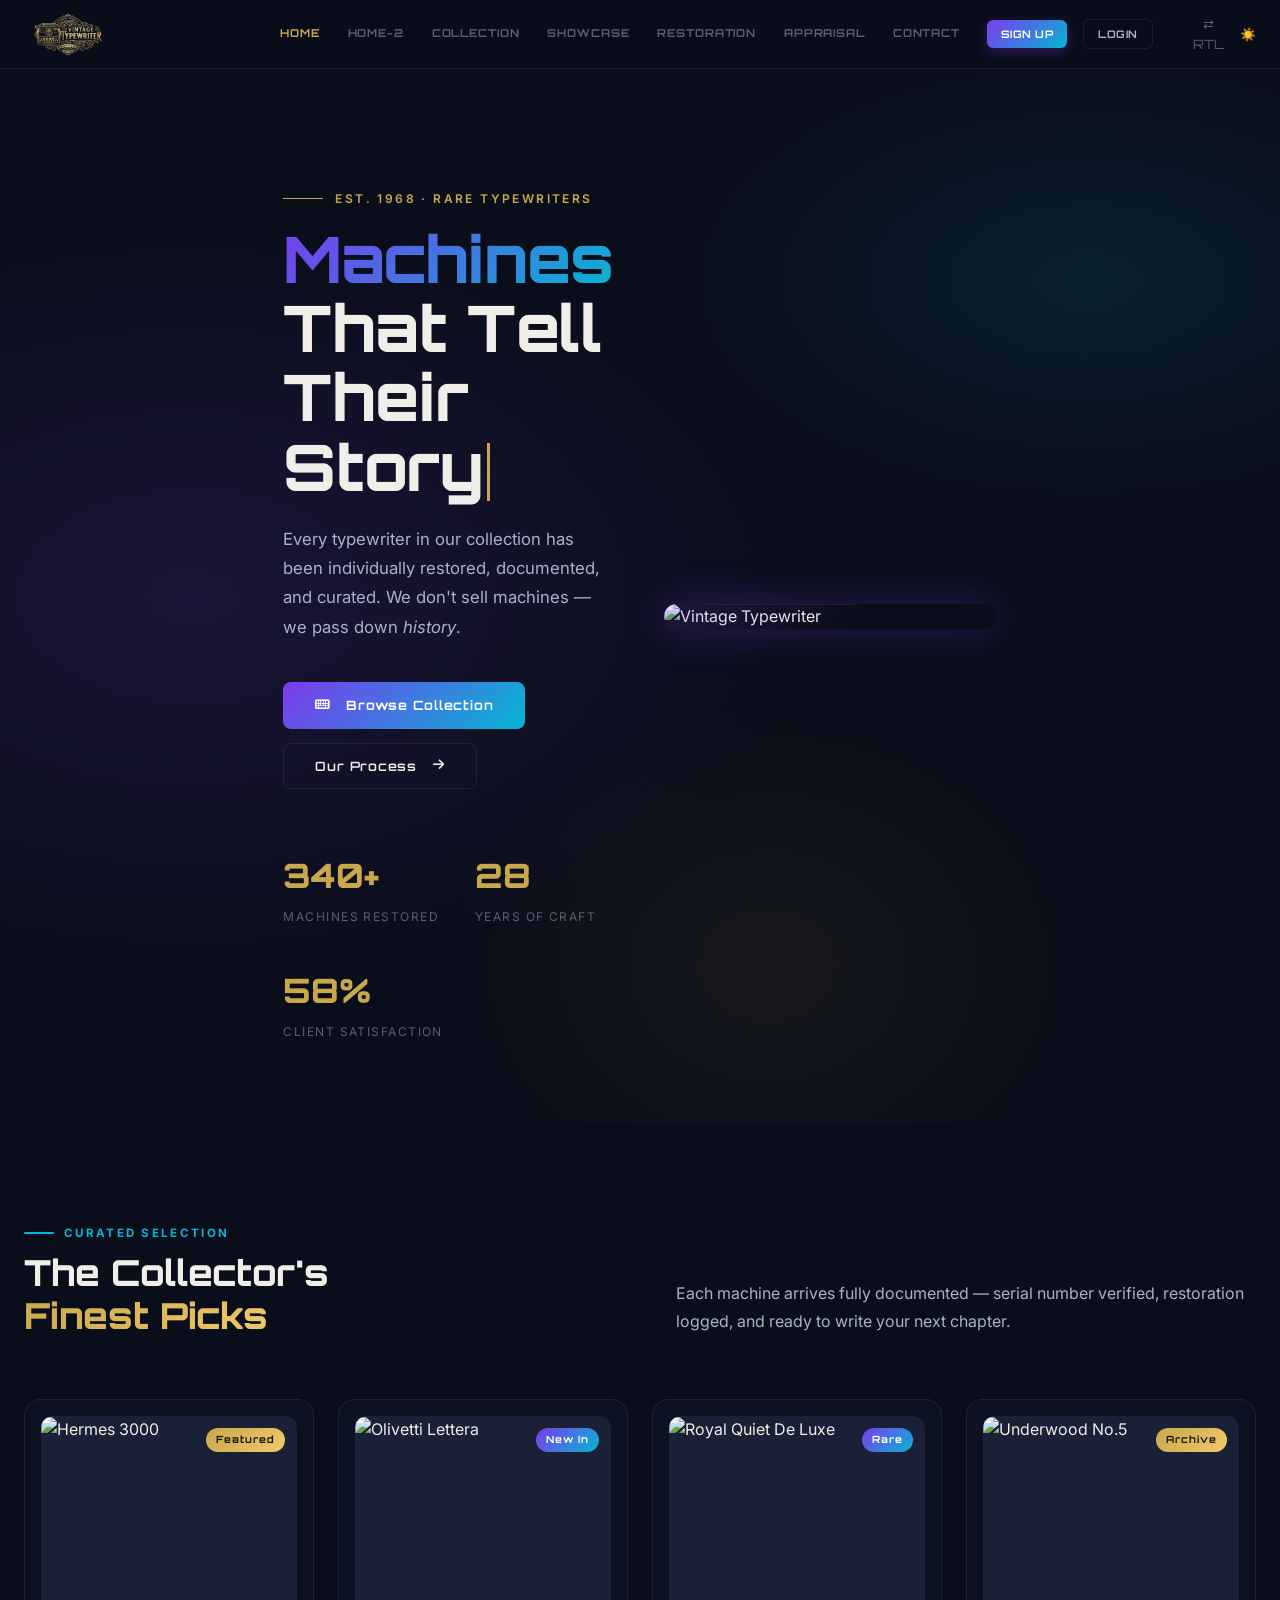
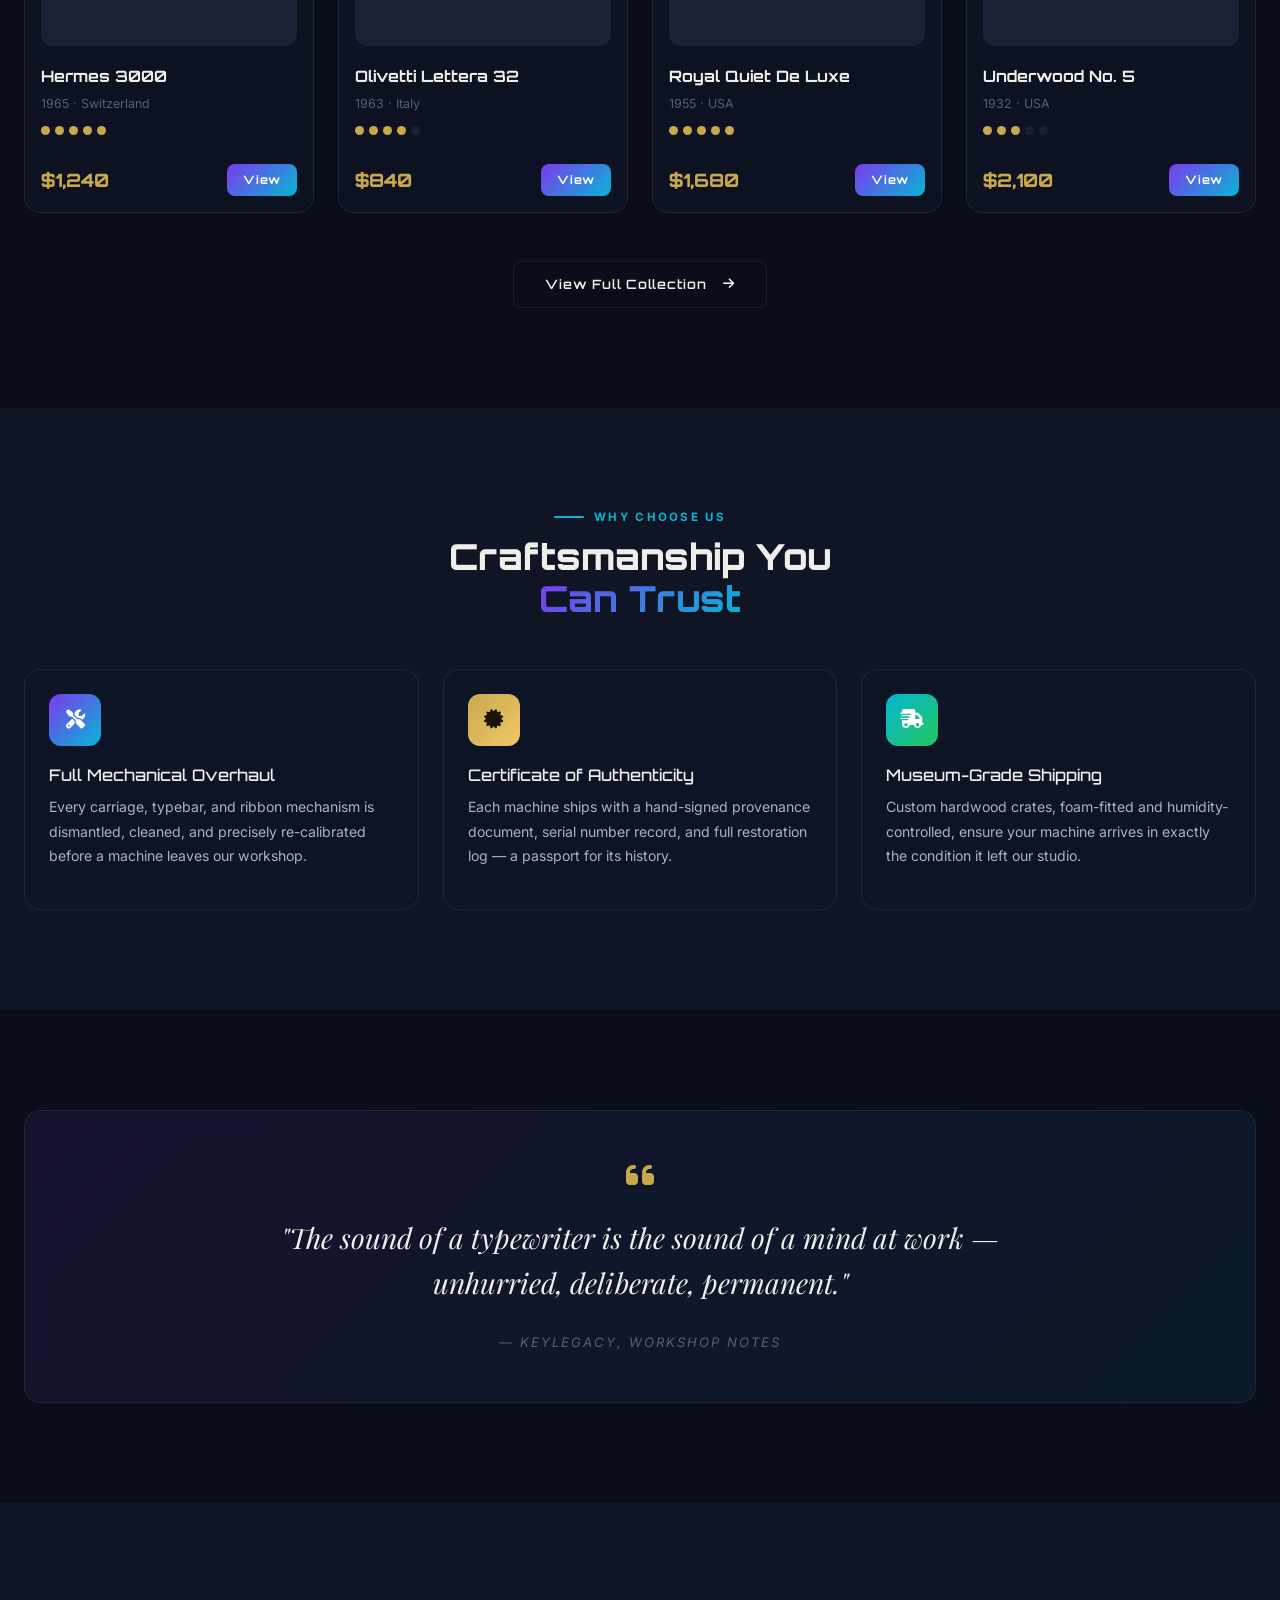
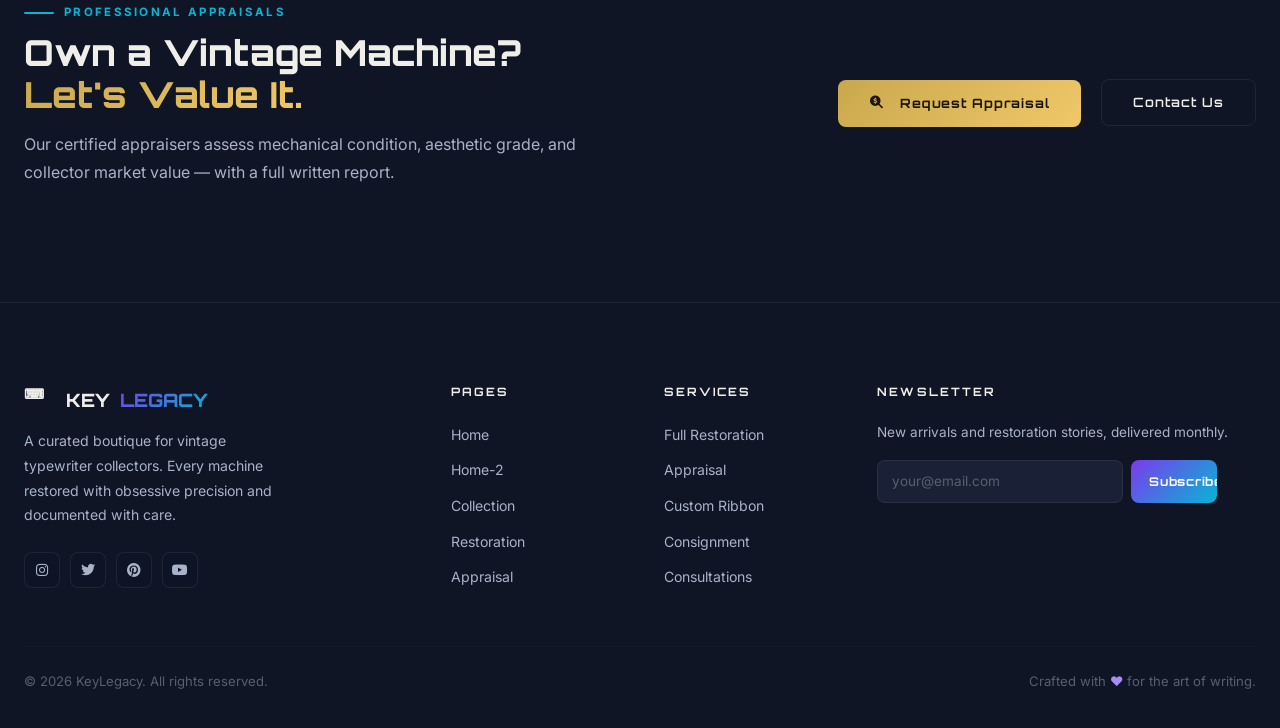
==== typewriter-boutique/index.html @ 33516172 "feat: Implement initial website structure with core pages, styles, and assets." ====
<!DOCTYPE html>
<html lang="en" data-theme="dark">
<head>
  <meta charset="UTF-8"/>
  <meta name="viewport" content="width=device-width, initial-scale=1.0"/>
  <title>KeyLegacy — Vintage Typewriter Boutique</title>
  <link rel="icon" href="assets/favicon.png" type="image/png"/>
  <!-- Bootstrap 5 -->
  <link href="https://cdn.jsdelivr.net/npm/bootstrap@5.3.2/dist/css/bootstrap.min.css" rel="stylesheet"/>
  <!-- AOS -->
  <link href="https://unpkg.com/aos@2.3.4/dist/aos.css" rel="stylesheet"/>
  <!-- Font Awesome -->
  <link href="https://cdnjs.cloudflare.com/ajax/libs/font-awesome/6.5.0/css/all.min.css" rel="stylesheet"/>
  <!-- Custom -->
  <link href="assets/css/style.css" rel="stylesheet"/>
  <!-- Tailwind -->
  <script src="https://cdn.tailwindcss.com"></script>
  <style>
    /* Tailwind config inline */
    .tw-badge { @apply inline-flex items-center gap-1; }
  </style>
</head>
<body>

<!-- ░░ PAGE LOADER ░░ -->
<div id="page-loader"><span class="loader-text">KEY LEGACY</span></div>
<div id="scroll-progress"></div>

<!-- ░░ HEADER ░░ -->
<div class="header-top">
  <div class="container-custom">
    <!-- Left: Logo -->
    <a href="index.html" class="logo-mini">
      <img src="assets/logo.png" alt="KeyLegacy Logo" class="logo-img">
    </a>

    <!-- Center: Links -->
    <div class="nav-links">
      <a href="index.html" class="active">Home</a>
      <a href="home-2.html">Home-2</a>
      <a href="gallery.html">Collection</a>
      <a href="product-view.html">Showcase</a>
      <a href="restoration-process.html">Restoration</a>
      <a href="appraisal-services.html">Appraisal</a>
      <a href="contact.html">Contact</a>
    </div>
    
    <!-- Right: Controls & Buttons -->
    <div class="nav-controls">
      <a href="signup.html" class="auth-btn btn-signup">Sign Up</a>
      <a href="login.html" class="auth-btn btn-login">Login</a>
      <div class="divider"></div>
      <button class="nav-icon-btn" id="rtl-toggle" title="RTL/LTR"><span id="rtl-icon">⇄ RTL</span></button>
      <button class="nav-icon-btn" id="theme-toggle" title="Toggle Theme"><span id="theme-icon">☀️</span></button>
    </div>
  </div>
</div>
<!-- ░░ END HEADER ░░ -->
<!-- ░░ END HEADER ░░ -->

<!-- ═══════════════════════════════════════════════════════════
     HERO
══════════════════════════════════════════════════════════════ -->
<section class="hero-section">
  <div class="hero-bg"></div>
  <div class="hero-grid"></div>
  <div class="container-custom position-relative">
    <div class="row align-items-center g-5">
      <div class="col-lg-6">
        <div class="hero-eyebrow">Est. 1968 · Rare Typewriters</div>
        <h1 class="hero-title">
          <span class="text-grad">Machines</span><br/>
          That Tell<br/>
          Their Story<span class="tw-cursor"></span>
        </h1>
        <p class="hero-sub">Every typewriter in our collection has been individually restored, documented, and curated. We don't sell machines — we pass down <em>history</em>.</p>
        <div class="hero-actions">
          <a href="product-view.html" class="btn-grad"><i class="fas fa-keyboard me-2"></i>Browse Collection</a>
          <a href="restoration-process.html" class="btn-outline">Our Process <i class="fas fa-arrow-right ms-2"></i></a>
        </div>
        <div class="hero-stats">
          <div><span class="stat-num" data-count="340" data-suffix="+">0+</span><span class="stat-lbl">Machines Restored</span></div>
          <div><span class="stat-num" data-count="28" data-suffix="">0</span><span class="stat-lbl">Years of Craft</span></div>
          <div><span class="stat-num" data-count="94" data-suffix="%">0%</span><span class="stat-lbl">Client Satisfaction</span></div>
        </div>
      </div>
      <div class="col-lg-6" data-aos="fade-left" data-aos-delay="200">
        <div class="hero-img-wrap">
          <img src="https://images.unsplash.com/photo-1558618666-fcd25c85cd64?w=900&q=80&auto=format&fit=crop" alt="Vintage Typewriter" loading="eager"/>
          <!-- floating badge -->
          <div style="position:absolute;bottom:24px;left:24px;z-index:2;" data-aos="fade-up" data-aos-delay="500">
            <div class="card-glass px-3 py-2 d-inline-flex align-items-center gap-2">
              <span style="width:8px;height:8px;border-radius:50%;background:#22c55e;display:inline-block;animation:blink 1s infinite;"></span>
              <span style="font-size:.75rem;font-weight:600;">New Arrivals Available</span>
            </div>
          </div>
        </div>
      </div>
    </div>
  </div>
</section>

<!-- ═══════════════════════════════════════════════════════════
     CURATED COLLECTION
══════════════════════════════════════════════════════════════ -->
<section class="section-pad">
  <div class="container-custom">
    <div class="row mb-5" data-reveal>
      <div class="col-lg-6">
        <span class="section-eyebrow">Curated Selection</span>
        <h2 class="section-title">The Collector's<br/><span class="text-gold">Finest Picks</span></h2>
      </div>
      <div class="col-lg-6 d-flex align-items-end">
        <p class="section-sub ms-lg-auto">Each machine arrives fully documented — serial number verified, restoration logged, and ready to write your next chapter.</p>
      </div>
    </div>

    <div class="row g-4">
      <!-- Card 1 -->
      <div class="col-sm-6 col-lg-3" data-reveal data-delay="0">
        <div class="card-glass prod-card p-3">
          <div class="prod-img">
            <img src="https://images.unsplash.com/photo-1515879218367-8466d910aaa4?w=600&q=80&auto=format&fit=crop" alt="Hermes 3000"/>
            <span class="prod-badge gold-badge">Featured</span>
          </div>
          <div class="prod-name">Hermes 3000</div>
          <div class="prod-year">1965 · Switzerland</div>
          <div class="cond-dots">
            <span class="cond-dot on"></span><span class="cond-dot on"></span>
            <span class="cond-dot on"></span><span class="cond-dot on"></span>
            <span class="cond-dot on"></span>
          </div>
          <hr class="prod-divider"/>
          <div class="d-flex justify-content-between align-items-center">
            <span class="prod-price">$1,240</span>
            <a href="product-view.html" class="btn-grad" style="padding:7px 16px;font-size:.72rem;">View</a>
          </div>
        </div>
      </div>
      <!-- Card 2 -->
      <div class="col-sm-6 col-lg-3" data-reveal data-delay="100">
        <div class="card-glass prod-card p-3">
          <div class="prod-img">
            <img src="https://images.unsplash.com/photo-1488190211105-8b0e65b80b4e?w=600&q=80&auto=format&fit=crop" alt="Olivetti Lettera"/>
            <span class="prod-badge">New In</span>
          </div>
          <div class="prod-name">Olivetti Lettera 32</div>
          <div class="prod-year">1963 · Italy</div>
          <div class="cond-dots">
            <span class="cond-dot on"></span><span class="cond-dot on"></span>
            <span class="cond-dot on"></span><span class="cond-dot on"></span>
            <span class="cond-dot"></span>
          </div>
          <hr class="prod-divider"/>
          <div class="d-flex justify-content-between align-items-center">
            <span class="prod-price">$840</span>
            <a href="product-view.html" class="btn-grad" style="padding:7px 16px;font-size:.72rem;">View</a>
          </div>
        </div>
      </div>
      <!-- Card 3 -->
      <div class="col-sm-6 col-lg-3" data-reveal data-delay="200">
        <div class="card-glass prod-card p-3">
          <div class="prod-img">
            <img src="https://images.unsplash.com/photo-1524995997946-a1c2e315a42f?w=600&q=80&auto=format&fit=crop" alt="Royal Quiet De Luxe"/>
            <span class="prod-badge">Rare</span>
          </div>
          <div class="prod-name">Royal Quiet De Luxe</div>
          <div class="prod-year">1955 · USA</div>
          <div class="cond-dots">
            <span class="cond-dot on"></span><span class="cond-dot on"></span>
            <span class="cond-dot on"></span><span class="cond-dot on"></span>
            <span class="cond-dot on"></span>
          </div>
          <hr class="prod-divider"/>
          <div class="d-flex justify-content-between align-items-center">
            <span class="prod-price">$1,680</span>
            <a href="product-view.html" class="btn-grad" style="padding:7px 16px;font-size:.72rem;">View</a>
          </div>
        </div>
      </div>
      <!-- Card 4 -->
      <div class="col-sm-6 col-lg-3" data-reveal data-delay="300">
        <div class="card-glass prod-card p-3">
          <div class="prod-img">
            <img src="https://images.unsplash.com/photo-1481627834876-b7833e8f5570?w=600&q=80&auto=format&fit=crop" alt="Underwood No.5"/>
            <span class="prod-badge gold-badge">Archive</span>
          </div>
          <div class="prod-name">Underwood No. 5</div>
          <div class="prod-year">1932 · USA</div>
          <div class="cond-dots">
            <span class="cond-dot on"></span><span class="cond-dot on"></span>
            <span class="cond-dot on"></span><span class="cond-dot"></span>
            <span class="cond-dot"></span>
          </div>
          <hr class="prod-divider"/>
          <div class="d-flex justify-content-between align-items-center">
            <span class="prod-price">$2,100</span>
            <a href="product-view.html" class="btn-grad" style="padding:7px 16px;font-size:.72rem;">View</a>
          </div>
        </div>
      </div>
    </div>

    <div class="text-center mt-5" data-reveal data-delay="100">
      <a href="product-view.html" class="btn-outline">View Full Collection <i class="fas fa-arrow-right ms-2"></i></a>
    </div>
  </div>
</section>

<!-- ═══════════════════════════════════════════════════════════
     WHY KEYLGACY — 3-col features
══════════════════════════════════════════════════════════════ -->
<section class="section-pad" style="background:var(--bg-secondary);">
  <div class="container-custom">
    <div class="text-center mb-5" data-reveal>
      <span class="section-eyebrow justify-content-center">Why Choose Us</span>
      <h2 class="section-title">Craftsmanship You<br/><span class="text-grad">Can Trust</span></h2>
    </div>

    <div class="row g-4">
      <div class="col-md-4" data-reveal data-delay="0">
        <div class="card-glass p-4 h-100">
          <div style="width:52px;height:52px;border-radius:12px;background:var(--grad-primary);display:flex;align-items:center;justify-content:center;margin-bottom:20px;">
            <i class="fas fa-tools" style="color:#fff;font-size:1.2rem;"></i>
          </div>
          <h3 style="font-size:1rem;margin-bottom:10px;">Full Mechanical Overhaul</h3>
          <p style="color:var(--text-secondary);font-size:.88rem;line-height:1.75;">Every carriage, typebar, and ribbon mechanism is dismantled, cleaned, and precisely re-calibrated before a machine leaves our workshop.</p>
        </div>
      </div>
      <div class="col-md-4" data-reveal data-delay="150">
        <div class="card-glass p-4 h-100">
          <div style="width:52px;height:52px;border-radius:12px;background:var(--grad-gold);display:flex;align-items:center;justify-content:center;margin-bottom:20px;">
            <i class="fas fa-certificate" style="color:#1A1508;font-size:1.2rem;"></i>
          </div>
          <h3 style="font-size:1rem;margin-bottom:10px;">Certificate of Authenticity</h3>
          <p style="color:var(--text-secondary);font-size:.88rem;line-height:1.75;">Each machine ships with a hand-signed provenance document, serial number record, and full restoration log — a passport for its history.</p>
        </div>
      </div>
      <div class="col-md-4" data-reveal data-delay="300">
        <div class="card-glass p-4 h-100">
          <div style="width:52px;height:52px;border-radius:12px;background:linear-gradient(135deg,#06B6D4,#22c55e);display:flex;align-items:center;justify-content:center;margin-bottom:20px;">
            <i class="fas fa-shipping-fast" style="color:#fff;font-size:1.2rem;"></i>
          </div>
          <h3 style="font-size:1rem;margin-bottom:10px;">Museum-Grade Shipping</h3>
          <p style="color:var(--text-secondary);font-size:.88rem;line-height:1.75;">Custom hardwood crates, foam-fitted and humidity-controlled, ensure your machine arrives in exactly the condition it left our studio.</p>
        </div>
      </div>
    </div>
  </div>
</section>

<!-- ═══════════════════════════════════════════════════════════
     QUOTE BANNER
══════════════════════════════════════════════════════════════ -->
<section class="section-pad">
  <div class="container-custom">
    <div class="card-glass p-5 text-center" data-reveal style="background:linear-gradient(135deg,rgba(124,58,237,.1),rgba(6,182,212,.08));">
      <i class="fas fa-quote-left" style="color:var(--gold);font-size:2rem;margin-bottom:24px;display:block;"></i>
      <blockquote class="playfair" style="font-size:clamp(1.2rem,2.2vw,1.8rem);font-style:italic;color:var(--text-primary);line-height:1.6;max-width:800px;margin:0 auto 24px;">
        "The sound of a typewriter is the sound of a mind at work — unhurried, deliberate, permanent."
      </blockquote>
      <cite style="font-size:.82rem;color:var(--text-muted);letter-spacing:.15em;text-transform:uppercase;">— KeyLegacy, Workshop Notes</cite>
    </div>
  </div>
</section>

<!-- ═══════════════════════════════════════════════════════════
     CTA BANNER
══════════════════════════════════════════════════════════════ -->
<section class="section-pad" style="background:var(--bg-secondary);">
  <div class="container-custom">
    <div class="row align-items-center g-4" data-reveal>
      <div class="col-lg-7">
        <span class="section-eyebrow">Professional Appraisals</span>
        <h2 class="section-title">Own a Vintage Machine?<br/><span class="text-gold">Let's Value It.</span></h2>
        <p class="section-sub">Our certified appraisers assess mechanical condition, aesthetic grade, and collector market value — with a full written report.</p>
      </div>
      <div class="col-lg-5 text-lg-end">
        <a href="appraisal-services.html" class="btn-gold me-3"><i class="fas fa-search-dollar me-2"></i>Request Appraisal</a>
        <a href="contact.html" class="btn-outline mt-3 mt-lg-0">Contact Us</a>
      </div>
    </div>
  </div>
</section>

<!-- ░░ FOOTER ░░ -->
<footer class="footer-main">
  <div class="container-custom">
    <div class="row g-5">
      <div class="col-lg-4">
        <div class="footer-brand-name">
          <span class="nav-brand-icon" style="width:32px;height:32px;font-size:.85rem;">⌨</span>
          KEY<span class="text-grad">LEGACY</span>
        </div>
        <p class="footer-desc">A curated boutique for vintage typewriter collectors. Every machine restored with obsessive precision and documented with care.</p>
        <div class="social-row">
          <a href="#" class="soc-btn"><i class="fab fa-instagram"></i></a>
          <a href="#" class="soc-btn"><i class="fab fa-twitter"></i></a>
          <a href="#" class="soc-btn"><i class="fab fa-pinterest"></i></a>
          <a href="#" class="soc-btn"><i class="fab fa-youtube"></i></a>
        </div>
      </div>
      <div class="col-6 col-lg-2">
        <div class="footer-head">Pages</div>
        <ul class="footer-ul">
          <li><a href="index.html">Home</a></li>
          <li><a href="home-2.html">Home-2</a></li>
          <li><a href="product-view.html">Collection</a></li>
          <li><a href="restoration-process.html">Restoration</a></li>
          <li><a href="appraisal-services.html">Appraisal</a></li>
        </ul>
      </div>
      <div class="col-6 col-lg-2">
        <div class="footer-head">Services</div>
        <ul class="footer-ul">
          <li><a href="#">Full Restoration</a></li>
          <li><a href="#">Appraisal</a></li>
          <li><a href="#">Custom Ribbon</a></li>
          <li><a href="#">Consignment</a></li>
          <li><a href="contact.html">Consultations</a></li>
        </ul>
      </div>
      <div class="col-lg-4">
        <div class="footer-head">Newsletter</div>
        <p style="color:var(--text-secondary);font-size:.85rem;margin-bottom:16px;">New arrivals and restoration stories, delivered monthly.</p>
        <div class="nl-row">
          <input class="nl-input" type="email" placeholder="your@email.com"/>
          <button class="btn-grad" style="padding:10px 18px;white-space:nowrap;font-size:.75rem;">Subscribe</button>
        </div>
      </div>
    </div>
    <hr class="footer-hr"/>
    <div class="footer-bottom">
      <span class="footer-copy">© 2026 KeyLegacy. All rights reserved.</span>
      <span class="footer-copy">Crafted with <span style="color:var(--purple-light);">♥</span> for the art of writing.</span>
    </div>
  </div>
</footer>
<!-- ░░ END FOOTER ░░ -->

<!-- Scripts -->
<script src="https://cdn.jsdelivr.net/npm/bootstrap@5.3.2/dist/js/bootstrap.bundle.min.js"></script>
<script src="https://unpkg.com/aos@2.3.4/dist/aos.js"></script>
<script>AOS.init({ duration: 700, once: true, easing: 'ease-out-cubic' });</script>
<script src="assets/js/main.js"></script>
</body>
</html>
---- typewriter-boutique/assets/css/style.css ----
/* ============================================================
   KEYLEGACY — VINTAGE TYPEWRITER BOUTIQUE
   Design System · v1.0
   ============================================================ */

@import url('https://fonts.googleapis.com/css2?family=Orbitron:wght@400;600;700;800;900&family=Inter:wght@300;400;500;600&family=Playfair+Display:ital,wght@0,600;0,700;1,400;1,600&display=swap');

/* ── CSS Variables ─────────────────────────────────────────── */
:root {
  --bg-primary:     #0A0E1A;
  --bg-secondary:   #0F1525;
  --bg-tertiary:    #1A2035;
  --bg-card:        #141c30;

  --glass-bg:       rgba(14, 20, 38, 0.75);
  --glass-border:   rgba(255, 255, 255, 0.07);
  --glass-border-h: rgba(124, 58, 237, 0.45);

  --text-primary:   #F0EEE9;
  --text-secondary: #A8B2C8;
  --text-muted:     #556070;

  --purple:         #7C3AED;
  --purple-light:   #A78BFA;
  --cyan:           #06B6D4;
  --cyan-light:     #67E8F9;
  --gold:           #C9A84C;
  --gold-light:     #F0C869;
  --gold-dim:       #8B6914;

  --grad-primary:   linear-gradient(135deg, #7C3AED 0%, #06B6D4 100%);
  --grad-gold:      linear-gradient(135deg, #C9A84C 0%, #F0C869 100%);
  --grad-hero:      linear-gradient(135deg, #4F1D96 0%, #0C4A6E 100%);

  --glow-purple:    0 0 40px rgba(124, 58, 237, 0.35);
  --glow-gold:      0 0 40px rgba(201, 168, 76, 0.35);
  --glow-cyan:      0 0 40px rgba(6, 182, 212, 0.25);

  --navbar-bg:      rgba(10, 14, 26, 0.96);
  --radius-card:    16px;
  --radius-sm:      8px;
  --transition:     all 0.3s cubic-bezier(0.4, 0, 0.2, 1);
  --transition-slow: all 0.6s cubic-bezier(0.4, 0, 0.2, 1);
}

[data-theme="light"] {
  --bg-primary:     #F5EFE0;
  --bg-secondary:   #EDE4CF;
  --bg-tertiary:    #E0D5BC;
  --bg-card:        #FAF5EA;
  --glass-bg:       rgba(250, 245, 234, 0.88);
  --glass-border:   rgba(0, 0, 0, 0.09);
  --glass-border-h: rgba(109, 40, 217, 0.4);
  --text-primary:   #1A1508;
  --text-secondary: #4A3F28;
  --text-muted:     #8A7960;
  --purple:         #6D28D9;
  --purple-light:   #7C3AED;
  --cyan:           #0891B2;
  --gold:           #A16207;
  --gold-light:     #CA8A04;
  --navbar-bg:      rgba(245, 239, 224, 0.96);
}

/* ── Reset & Base ──────────────────────────────────────────── */
*, *::before, *::after { box-sizing: border-box; margin: 0; padding: 0; }
html { scroll-behavior: smooth; }

body {
  font-family: 'Inter', sans-serif;
  background-color: var(--bg-primary);
  color: var(--text-primary);
  transition: background-color 0.4s ease, color 0.4s ease;
  overflow-x: hidden;
  line-height: 1.6;
}

::selection { background: rgba(124, 58, 237, 0.35); color: var(--text-primary); }

/* ── Scroll Progress Bar ────────────────────────────────────── */
#scroll-progress {
  position: fixed;
  top: 0; left: 0;
  height: 3px;
  width: 0%;
  background: var(--grad-primary);
  z-index: 9999;
  transition: width 0.08s linear;
}

/* ── Page Loader ────────────────────────────────────────────── */
#page-loader {
  position: fixed; inset: 0;
  background: var(--bg-primary);
  z-index: 9998;
  display: flex; align-items: center; justify-content: center;
  transition: opacity 0.6s ease;
}
#page-loader.hidden { opacity: 0; pointer-events: none; }
.loader-text {
  font-family: 'Orbitron', sans-serif;
  font-size: 1.6rem;
  font-weight: 800;
  background: var(--grad-primary);
  -webkit-background-clip: text; -webkit-text-fill-color: transparent;
  background-clip: text;
  animation: loader-pulse 1.2s ease infinite;
}
@keyframes loader-pulse { 0%,100%{opacity:1;transform:scale(1)} 50%{opacity:.3;transform:scale(.97)} }

/* ── Typography ─────────────────────────────────────────────── */
h1,h2,h3,.orbitron { font-family: 'Orbitron', sans-serif; }
.playfair          { font-family: 'Playfair Display', serif; }

.text-grad {
  background: var(--grad-primary);
  -webkit-background-clip: text; -webkit-text-fill-color: transparent; background-clip: text;
}
.text-gold {
  background: var(--grad-gold);
  -webkit-background-clip: text; -webkit-text-fill-color: transparent; background-clip: text;
}

/* ── Layout Helpers ─────────────────────────────────────────── */
.container-custom { max-width: 1380px; margin: 0 auto; padding: 0 24px; }
.section-pad { padding: 100px 0; }

/* ── Glassmorphism Card ─────────────────────────────────────── */
.card-glass {
  background: var(--glass-bg);
  backdrop-filter: blur(14px); -webkit-backdrop-filter: blur(14px);
  border: 1px solid var(--glass-border);
  border-radius: var(--radius-card);
  transition: var(--transition);
}
.card-glass:hover {
  border-color: var(--glass-border-h);
  box-shadow: var(--glow-purple);
  transform: translateY(-5px);
}

/* ── Buttons ────────────────────────────────────────────────── */
.btn-grad {
  background: var(--grad-primary);
  color: #fff; border: none;
  padding: 13px 32px; border-radius: var(--radius-sm);
  font-family: 'Orbitron', sans-serif; font-size: .8rem; font-weight: 700;
  letter-spacing: .06em; cursor: pointer;
  position: relative; overflow: hidden;
  transition: var(--transition);
  display: inline-flex; align-items: center; gap: 8px;
  text-decoration: none;
}
.btn-grad::after {
  content:''; position: absolute; inset: 0;
  background: rgba(255,255,255,0);
  transition: background 0.3s;
}
.btn-grad:hover { box-shadow: var(--glow-purple); transform: translateY(-2px); color: #fff; }
.btn-grad:hover::after { background: rgba(255,255,255,.08); }

.btn-gold {
  background: var(--grad-gold); color: #1A1508;
  padding: 13px 32px; border-radius: var(--radius-sm);
  font-family: 'Orbitron', sans-serif; font-size: .8rem; font-weight: 700;
  letter-spacing: .06em; cursor: pointer; border: none;
  transition: var(--transition);
  display: inline-flex; align-items: center; gap: 8px; text-decoration: none;
}
.btn-gold:hover { box-shadow: var(--glow-gold); transform: translateY(-2px); color: #1A1508; }

.btn-outline {
  background: transparent; color: var(--text-primary);
  border: 1px solid var(--glass-border);
  padding: 12px 31px; border-radius: var(--radius-sm);
  font-family: 'Orbitron', sans-serif; font-size: .8rem; font-weight: 600;
  letter-spacing: .06em; cursor: pointer;
  transition: var(--transition);
  display: inline-flex; align-items: center; gap: 8px; text-decoration: none;
}
.btn-outline:hover { border-color: var(--purple); color: var(--purple-light); }

/* ── Unified Top Header (3-Column Layout) ────────────────────── */
.header-top {
  position: sticky;
  top: 0;
  z-index: 1000;
  background: var(--navbar-bg);
  backdrop-filter: blur(20px);
  -webkit-backdrop-filter: blur(20px);
  border-bottom: 1px solid var(--glass-border);
  padding: 10px 0;
  font-family: 'Orbitron', sans-serif;
  transition: var(--transition);
}

.header-top .container-custom {
  display: grid;
  grid-template-columns: 200px 1fr 240px;
  align-items: center;
}

/* Left: Minimal Logo */
.header-top .logo-mini {
  font-size: 0.8rem;
  font-weight: 800;
  letter-spacing: 0.05em;
  text-decoration: none;
  color: var(--text-primary);
  display: flex;
  align-items: center;
  gap: 8px;
}
.header-top .logo-mini .logo-img {
  height: 48px;
  width: auto;
  object-fit: contain;
}
.header-top .logo-mini span.text-grad {
  background: var(--grad-primary);
  -webkit-background-clip: text;
  background-clip: text;
  -webkit-text-fill-color: transparent;
}

/* Center: Links */
.header-top .nav-links {
  display: flex;
  justify-content: center;
  gap: 28px;
}
.header-top .nav-links a {
  font-size: 0.68rem;
  font-weight: 700;
  text-transform: uppercase;
  letter-spacing: 0.08em;
  color: var(--text-muted);
  text-decoration: none;
  transition: var(--transition);
}
.header-top .nav-links a:hover, .header-top .nav-links a.active {
  color: var(--gold);
}

/* Right: Controls & Buttons */
.header-top .nav-controls {
  display: flex;
  justify-content: flex-end;
  align-items: center;
  gap: 16px;
}
.header-top .auth-btn {
  font-size: 0.65rem;
  font-weight: 700;
  text-transform: uppercase;
  letter-spacing: 0.05em;
  padding: 6px 14px;
  border-radius: 6px;
  text-decoration: none;
  transition: var(--transition);
  white-space: nowrap;
}
.header-top .btn-signup {
  background: var(--grad-primary);
  color: #fff !important;
  box-shadow: 0 4px 12px rgba(124,58,237,0.3);
}
.header-top .btn-login {
  border: 1px solid var(--glass-border);
  color: var(--text-secondary) !important;
}
.header-top .btn-login:hover {
  background: var(--bg-tertiary);
  border-color: var(--purple);
}

.header-top .divider {
  width: 1px;
  height: 14px;
  background: var(--glass-border);
  margin: 0 4px;
}

.header-top .nav-icon-btn {
  background: transparent;
  border: none;
  padding: 0;
  width: auto;
  color: var(--text-muted);
  font-size: 0.8rem;
  transition: var(--transition);
}
.header-top .nav-icon-btn:hover { color: var(--gold); }

/* Navigation removed as per branding request */

.nav-link-item {
  font-family: 'Inter', sans-serif; font-weight: 500; font-size: .88rem;
  color: var(--text-secondary) !important; text-decoration: none;
  padding: 7px 14px !important; border-radius: 6px;
  transition: var(--transition);
}
.nav-link-item:hover, .nav-link-item.active {
  color: var(--text-primary) !important;
  background: rgba(124, 58, 237, .12);
}

.nav-icon-btn {
  background: var(--glass-bg); border: 1px solid var(--glass-border);
  color: var(--text-secondary);
  width: 36px; height: 36px; border-radius: 8px;
  display: flex; align-items: center; justify-content: center;
  cursor: pointer; transition: var(--transition); font-size: .9rem;
}
.nav-icon-btn:hover { color: var(--gold); border-color: var(--gold); }

/* Mobile nav */
@media(max-width:991px) {
  .navbar-collapse {
    background: var(--navbar-bg);
    border: 1px solid var(--glass-border); border-radius: 12px;
    padding: 16px; margin-top: 12px;
  }
}

/* ── RTL Overrides ─────────────────────────────────────────── */
[dir="rtl"] body                { direction: rtl; text-align: right; }
[dir="rtl"] .ms-auto            { margin-right: auto !important; margin-left: unset !important; }
[dir="rtl"] .me-auto            { margin-left: auto !important; margin-right: unset !important; }
[dir="rtl"] .me-2               { margin-left: .5rem !important; margin-right: unset !important; }
[dir="rtl"] .me-3               { margin-left: 1rem !important; margin-right: unset !important; }
[dir="rtl"] .ms-2               { margin-right: .5rem !important; margin-left: unset !important; }
[dir="rtl"] .ms-3               { margin-right: 1rem !important; margin-left: unset !important; }
[dir="rtl"] .text-start         { text-align: right !important; }
[dir="rtl"] .header-top .container-custom { justify-content: flex-start; }
[dir="rtl"] .hero-eyebrow::before { margin-left: 12px; margin-right: 0; }
[dir="rtl"] .footer-links a:hover { padding-left: 0; padding-right: 6px; }
[dir="rtl"] .timeline-line      { left: auto; right: 20px; }
[dir="rtl"] .timeline-dot       { left: auto; right: 12px; transform: translateX(50%); }
[dir="rtl"] .timeline-item      { padding-left: 0; padding-right: 60px; }
[dir="rtl"] .product-badge      { right: auto; left: 12px; }
[dir="rtl"] .section-eyebrow::before { margin-right: 0; margin-left: 8px; }

/* ── Hero ───────────────────────────────────────────────────── */
.hero-section {
  min-height: 100vh; display: flex; align-items: center;
  position: relative; overflow: hidden; padding: 120px 0 80px;
}
.hero-bg {
  position: absolute; inset: 0;
  background:
    radial-gradient(ellipse 80% 60% at 15% 50%, rgba(124,58,237,.14) 0%, transparent 60%),
    radial-gradient(ellipse 60% 40% at 85% 20%, rgba(6,182,212,.1) 0%, transparent 55%),
    radial-gradient(ellipse 50% 50% at 60% 85%, rgba(201,168,76,.07) 0%, transparent 50%);
}
.hero-grid {
  position: absolute; inset: 0; opacity: .025;
  background-image:
    linear-gradient(var(--glass-border) 1px, transparent 1px),
    linear-gradient(90deg, var(--glass-border) 1px, transparent 1px);
  background-size: 60px 60px;
}

.hero-eyebrow {
  font-size: .75rem; font-weight: 600; letter-spacing: .2em;
  text-transform: uppercase; color: var(--gold);
  margin-bottom: 16px;
  display: flex; align-items: center; gap: 12px;
}
.hero-eyebrow::before { content:''; width: 40px; height: 1px; background: var(--gold); }

.hero-title {
  font-size: clamp(2.4rem, 5vw, 4.4rem); font-weight: 800; line-height: 1.08;
  margin-bottom: 24px;
}
.hero-sub {
  font-size: 1.05rem; color: var(--text-secondary); line-height: 1.75;
  max-width: 500px; margin-bottom: 40px;
}
.hero-actions { display: flex; gap: 14px; flex-wrap: wrap; }

/* Typewriter cursor */
.tw-cursor {
  display: inline-block; width: 3px; height: .9em;
  background: var(--gold); margin-left: 3px;
  animation: blink 1s step-end infinite; vertical-align: bottom;
}
@keyframes blink { 0%,100%{opacity:1} 50%{opacity:0} }

.hero-img-wrap {
  position: relative; border-radius: 20px; overflow: hidden;
  box-shadow: var(--glow-purple);
}
.hero-img-wrap::before {
  content: ''; position: absolute; inset: 0; z-index: 1;
  background: linear-gradient(135deg, rgba(124,58,237,.15) 0%, transparent 60%);
}
.hero-img-wrap img { width: 100%; display: block; }

.hero-stats { display: flex; gap: 36px; margin-top: 60px; flex-wrap: wrap; }
.stat-num {
  font-family: 'Orbitron', sans-serif; font-size: 2.1rem; font-weight: 800;
  color: var(--gold); display: block;
}
.stat-lbl { font-size: .75rem; color: var(--text-muted); letter-spacing: .12em; text-transform: uppercase; }

/* ── Section Headers ────────────────────────────────────────── */
.section-eyebrow {
  font-size: .72rem; font-weight: 700; letter-spacing: .2em;
  text-transform: uppercase; color: var(--cyan);
  margin-bottom: 10px; display: flex; align-items: center; gap: 10px;
}
.section-eyebrow::before { content:''; width: 30px; height: 2px; background: var(--cyan); border-radius: 1px; }
.section-title {
  font-size: clamp(1.7rem, 2.8vw, 2.6rem); font-weight: 800; margin-bottom: 14px; line-height: 1.18;
}
.section-sub { color: var(--text-secondary); max-width: 580px; line-height: 1.75; }

.accent-bar { width: 56px; height: 3px; border-radius: 2px; background: var(--grad-primary); margin-bottom: 20px; }
.gold-bar   { width: 56px; height: 3px; border-radius: 2px; background: var(--grad-gold); margin-bottom: 20px; }

/* ── Product Card ───────────────────────────────────────────── */
.prod-card { overflow: hidden; cursor: pointer; }
.prod-img {
  height: 230px; overflow: hidden; border-radius: 12px;
  background: var(--bg-tertiary); margin-bottom: 18px; position: relative;
}
.prod-img img { width: 100%; height: 100%; object-fit: cover; transition: transform .55s ease; }
.prod-card:hover .prod-img img { transform: scale(1.06); }

.prod-badge {
  position: absolute; top: 12px; right: 12px;
  background: var(--grad-primary); color: #fff;
  font-family: 'Orbitron', sans-serif; font-size: .62rem; font-weight: 700;
  padding: 4px 10px; border-radius: 20px; letter-spacing: .1em;
}
.prod-badge.gold-badge { background: var(--grad-gold); color: #1A1508; }

.prod-name { font-family: 'Orbitron', sans-serif; font-size: .98rem; font-weight: 700; margin-bottom: 5px; }
.prod-year { font-size: .78rem; color: var(--text-muted); margin-bottom: 12px; }

.cond-dots { display: flex; gap: 5px; margin-bottom: 14px; }
.cond-dot { width: 9px; height: 9px; border-radius: 50%; background: var(--bg-tertiary); }
.cond-dot.on { background: var(--gold); }

.prod-price { font-family: 'Orbitron', sans-serif; font-size: 1.15rem; font-weight: 800; color: var(--gold); }
.prod-divider { border-color: var(--glass-border); margin: 14px 0; }

/* ── Timeline (Restoration) ─────────────────────────────────── */
.timeline { position: relative; padding: 10px 0; }
.timeline-line {
  position: absolute; left: 19px; top: 0; bottom: 0;
  width: 2px; background: linear-gradient(to bottom, var(--purple), var(--cyan));
}
.timeline-item { position: relative; padding-left: 60px; margin-bottom: 56px; }
.timeline-dot {
  position: absolute; left: 10px; top: 6px;
  width: 20px; height: 20px; border-radius: 50%;
  background: var(--grad-primary); border: 3px solid var(--bg-primary); z-index: 1;
}
.tl-step {
  font-family: 'Orbitron', sans-serif; font-size: .68rem; font-weight: 700;
  letter-spacing: .15em; color: var(--cyan); margin-bottom: 6px;
}
.tl-title { font-family: 'Orbitron', sans-serif; font-size: 1.15rem; font-weight: 700; margin-bottom: 10px; }
.tl-desc { color: var(--text-secondary); line-height: 1.75; }

/* ── Rating Bars ────────────────────────────────────────────── */
.rating-row { display: flex; align-items: center; gap: 14px; margin-bottom: 10px; }
.rating-lbl { font-size: .78rem; color: var(--text-muted); width: 110px; flex-shrink: 0; }
.rating-bar { flex: 1; height: 6px; background: var(--bg-tertiary); border-radius: 3px; overflow: hidden; }
.rating-fill { height: 100%; border-radius: 3px; background: var(--grad-primary); width: 0; transition: width 1.2s cubic-bezier(.4,0,.2,1); }
.rating-fill.gold { background: var(--grad-gold); }
.rating-val { font-family: 'Orbitron', sans-serif; font-size: .78rem; color: var(--gold); width: 36px; text-align: right; }

/* ── Form Fields ────────────────────────────────────────────── */
.form-lbl {
  font-size: .75rem; font-weight: 600; letter-spacing: .1em;
  text-transform: uppercase; color: var(--text-muted); margin-bottom: 8px; display: block;
}
.form-ctrl {
  width: 100%; background: var(--bg-tertiary); border: 1px solid var(--glass-border);
  color: var(--text-primary); padding: 13px 16px; border-radius: 8px;
  font-family: 'Inter', sans-serif; font-size: .93rem;
  outline: none; transition: var(--transition);
}
.form-ctrl:focus { border-color: var(--purple); box-shadow: 0 0 0 3px rgba(124,58,237,.1); }
.form-ctrl::placeholder { color: var(--text-muted); }
textarea.form-ctrl { resize: vertical; min-height: 120px; }
select.form-ctrl { cursor: pointer; }

/* ── Step Indicator ─────────────────────────────────────────── */
.step-row { display: flex; align-items: center; gap: 8px; margin-bottom: 40px; }
.step-circle {
  width: 38px; height: 38px; border-radius: 50%;
  display: flex; align-items: center; justify-content: center;
  font-family: 'Orbitron', sans-serif; font-size: .78rem; font-weight: 700;
  border: 2px solid var(--glass-border); color: var(--text-muted); transition: var(--transition);
}
.step-circle.active { background: var(--grad-primary); border-color: transparent; color: #fff; }
.step-circle.done   { background: var(--cyan); border-color: transparent; color: #fff; }
.step-connector { flex: 1; height: 2px; background: var(--glass-border); transition: background .4s; }
.step-connector.active { background: var(--grad-primary); }
.step-panel { display: none; }
.step-panel.active { display: block; animation: fadeUp .35s ease; }
@keyframes fadeUp { from{opacity:0;transform:translateY(12px)} to{opacity:1;transform:translateY(0)} }

/* ── Gallery ────────────────────────────────────────────────── */
.gallery-item { position: relative; overflow: hidden; border-radius: 12px; cursor: pointer; }
.gallery-item img { width:100%; height:100%; object-fit:cover; transition: transform .55s ease; display:block; }
.gallery-item:hover img { transform: scale(1.07); }
.gallery-overlay {
  position: absolute; inset: 0;
  background: linear-gradient(to top, rgba(10,14,26,.92) 0%, transparent 55%);
  opacity: 0; transition: opacity .35s ease;
  display: flex; align-items: flex-end; padding: 20px;
}
.gallery-item:hover .gallery-overlay { opacity: 1; }

/* ── Footer ─────────────────────────────────────────────────── */
.footer-main {
  background: var(--bg-secondary);
  border-top: 1px solid var(--glass-border);
  padding: 80px 0 36px;
}
.footer-brand-name {
  font-family: 'Orbitron', sans-serif; font-weight: 800; font-size: 1.15rem;
  color: var(--text-primary); display: flex; align-items: center; gap: 10px; margin-bottom: 14px;
}
.footer-desc { color: var(--text-secondary); font-size: .88rem; line-height: 1.75; max-width: 270px; margin-bottom: 24px; }
.footer-head {
  font-family: 'Orbitron', sans-serif; font-size: .72rem; font-weight: 700;
  letter-spacing: .18em; text-transform: uppercase; color: var(--text-primary); margin-bottom: 20px;
}
.footer-ul { list-style:none; padding:0; }
.footer-ul li { margin-bottom: 10px; }
.footer-ul a {
  color: var(--text-secondary); text-decoration: none;
  font-size: .88rem; transition: var(--transition);
}
.footer-ul a:hover { color: var(--gold); padding-left: 6px; }
[dir="rtl"] .footer-ul a:hover { padding-left:0; padding-right:6px; }

.footer-hr { border-color: var(--glass-border); margin: 40px 0 24px; }
.footer-bottom { display:flex; justify-content:space-between; align-items:center; flex-wrap:wrap; gap:16px; }
.footer-copy { font-size: .82rem; color: var(--text-muted); }

.social-row { display:flex; gap:10px; }
.soc-btn {
  width: 36px; height: 36px; border-radius: 8px;
  background: var(--glass-bg); border: 1px solid var(--glass-border);
  color: var(--text-secondary); text-decoration:none; font-size: .88rem;
  display: flex; align-items:center; justify-content:center; transition: var(--transition);
}
.soc-btn:hover { background: var(--grad-primary); border-color: transparent; color: #fff; transform: translateY(-2px); }

/* Newsletter */
.nl-row { display: flex; gap: 8px; max-width: 340px; }
.nl-input {
  flex: 1; background: var(--bg-tertiary); border: 1px solid var(--glass-border);
  color: var(--text-primary); padding: 10px 14px; border-radius: 8px;
  font-size: .85rem; outline: none; transition: var(--transition);
}
.nl-input:focus { border-color: var(--purple); }
.nl-input::placeholder { color: var(--text-muted); }

/* ── Misc Utilities ─────────────────────────────────────────── */
.badge-pill {
  display: inline-flex; align-items: center; gap: 6px;
  background: rgba(124,58,237,.15); border: 1px solid rgba(124,58,237,.3);
  color: var(--purple-light); font-size: .72rem; font-weight: 600;
  letter-spacing: .08em; padding: 4px 12px; border-radius: 20px;
}
.badge-pill.gold-pill {
  background: rgba(201,168,76,.12); border-color: rgba(201,168,76,.3); color: var(--gold-light);
}
.badge-pill.cyan-pill {
  background: rgba(6,182,212,.1); border-color: rgba(6,182,212,.3); color: var(--cyan-light);
}

.divider-grad {
  height: 1px; border: none;
  background: linear-gradient(90deg, transparent, var(--glass-border), transparent);
  margin: 16px 0;
}

.tag {
  display: inline-block; background: var(--bg-tertiary);
  color: var(--text-secondary); font-size: .75rem;
  padding: 3px 10px; border-radius: 4px; margin: 3px;
}

/* Restoration Log */
.log-entry {
  border-left: 3px solid var(--purple); padding-left: 16px;
  margin-bottom: 16px;
}
[dir="rtl"] .log-entry { border-left: none; border-right: 3px solid var(--purple); padding-left: 0; padding-right: 16px; }
.log-date { font-size: .72rem; color: var(--text-muted); margin-bottom: 4px; }
.log-action { font-size: .9rem; color: var(--text-secondary); }

/* ── AOS Override ───────────────────────────────────────────── */
[data-aos] { pointer-events: none; }
[data-aos].aos-animate { pointer-events: auto; }

/* ── Responsive ─────────────────────────────────────────────── */
@media(max-width:768px) {
  .section-pad { padding: 60px 0; }
  .hero-title { font-size: 2rem; }
  .hero-stats { gap: 24px; }
  .footer-bottom { flex-direction: column; align-items: flex-start; }
  .hero-actions { flex-direction: column; }
  .hero-actions .btn-grad, .hero-actions .btn-outline { width: 100%; justify-content: center; }
}
@media(max-width:480px) {
  .container-custom { padding: 0 16px; }
  .nl-row { flex-direction: column; max-width: 100%; }
}
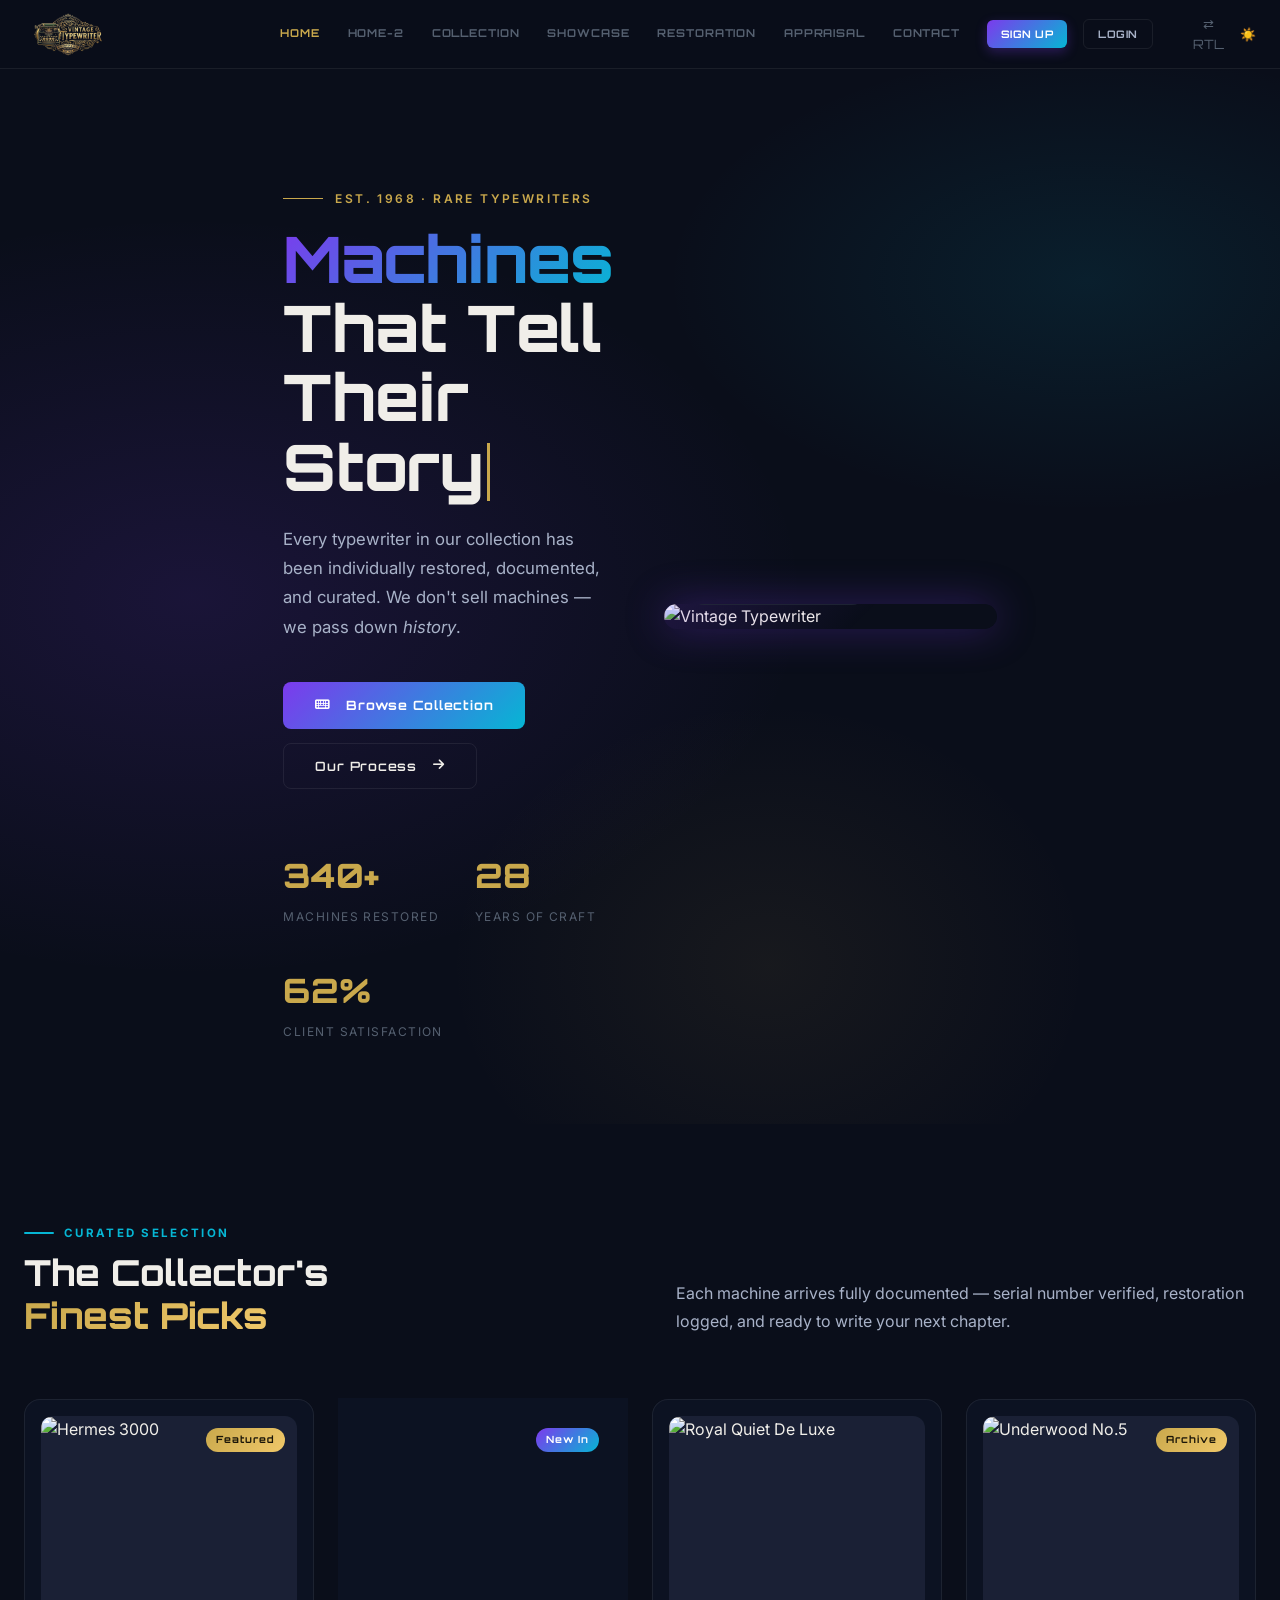
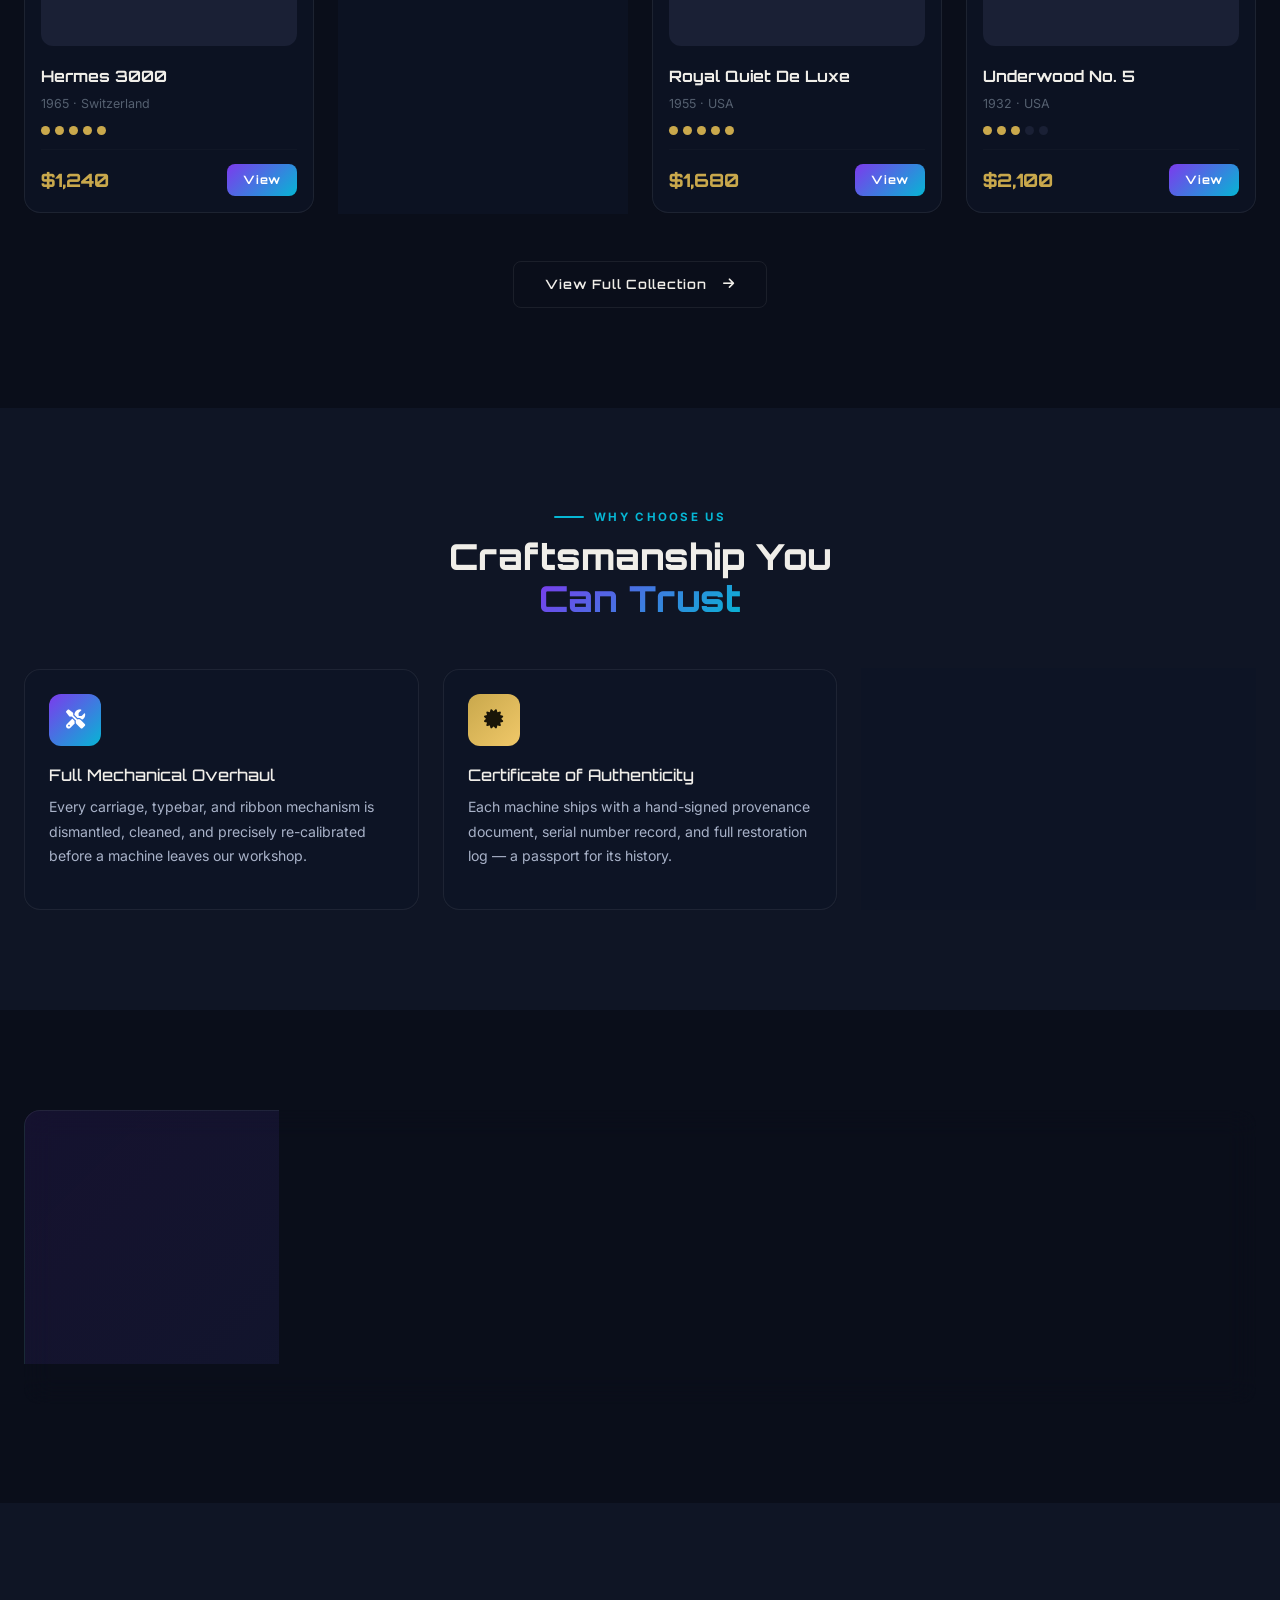
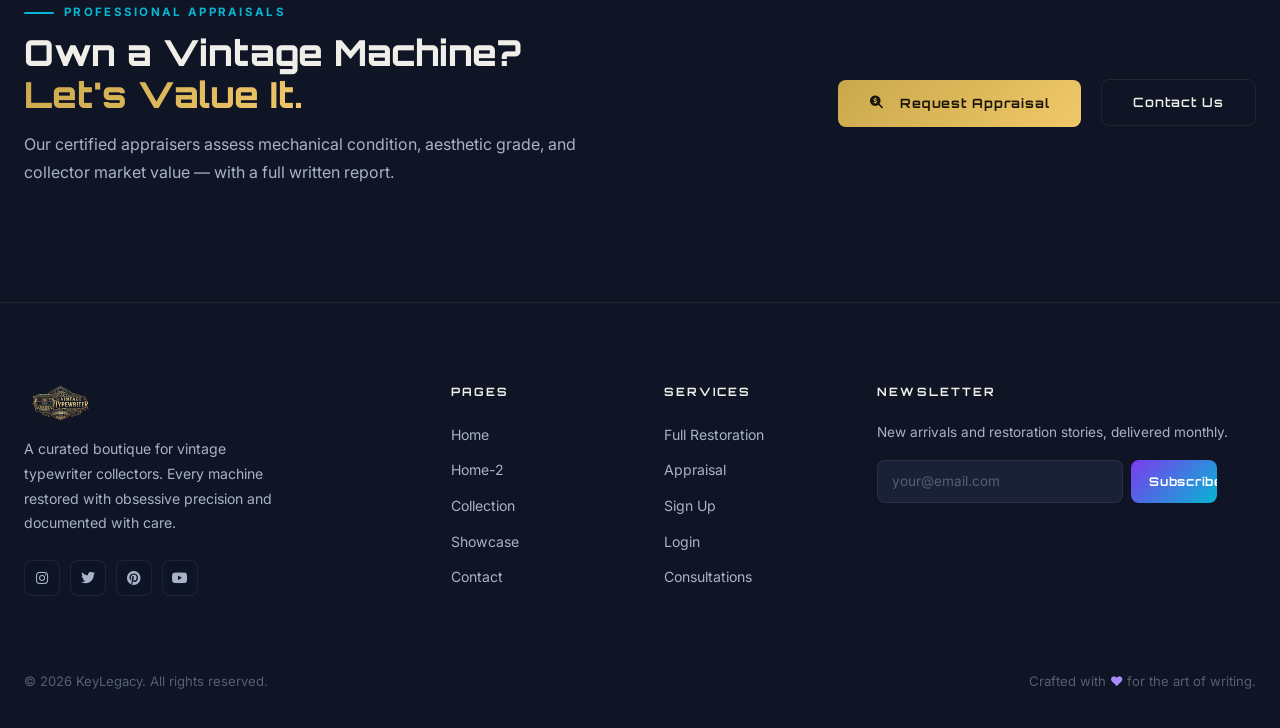
==== commit 77201a23: "feat: Add initial core HTML pages for the typewriter boutique website and a footer update script." ====
--- a/typewriter-boutique/index.html
+++ b/typewriter-boutique/index.html
@@ -290,8 +290,9 @@
     <div class="row g-5">
       <div class="col-lg-4">
         <div class="footer-brand-name">
-          <span class="nav-brand-icon" style="width:32px;height:32px;font-size:.85rem;">⌨</span>
-          KEY<span class="text-grad">LEGACY</span>
+          <a href="index.html" class="logo-mini">
+            <img src="assets/logo.png" alt="KeyLegacy Logo" class="logo-img" style="max-height: 40px;">
+          </a>
         </div>
         <p class="footer-desc">A curated boutique for vintage typewriter collectors. Every machine restored with obsessive precision and documented with care.</p>
         <div class="social-row">
@@ -306,18 +307,18 @@
         <ul class="footer-ul">
           <li><a href="index.html">Home</a></li>
           <li><a href="home-2.html">Home-2</a></li>
-          <li><a href="product-view.html">Collection</a></li>
-          <li><a href="restoration-process.html">Restoration</a></li>
-          <li><a href="appraisal-services.html">Appraisal</a></li>
+          <li><a href="gallery.html">Collection</a></li>
+          <li><a href="product-view.html">Showcase</a></li>
+          <li><a href="contact.html">Contact</a></li>
         </ul>
       </div>
       <div class="col-6 col-lg-2">
         <div class="footer-head">Services</div>
         <ul class="footer-ul">
-          <li><a href="#">Full Restoration</a></li>
-          <li><a href="#">Appraisal</a></li>
-          <li><a href="#">Custom Ribbon</a></li>
-          <li><a href="#">Consignment</a></li>
+          <li><a href="restoration-process.html">Full Restoration</a></li>
+          <li><a href="appraisal-services.html">Appraisal</a></li>
+          <li><a href="signup.html">Sign Up</a></li>
+          <li><a href="login.html">Login</a></li>
           <li><a href="contact.html">Consultations</a></li>
         </ul>
       </div>
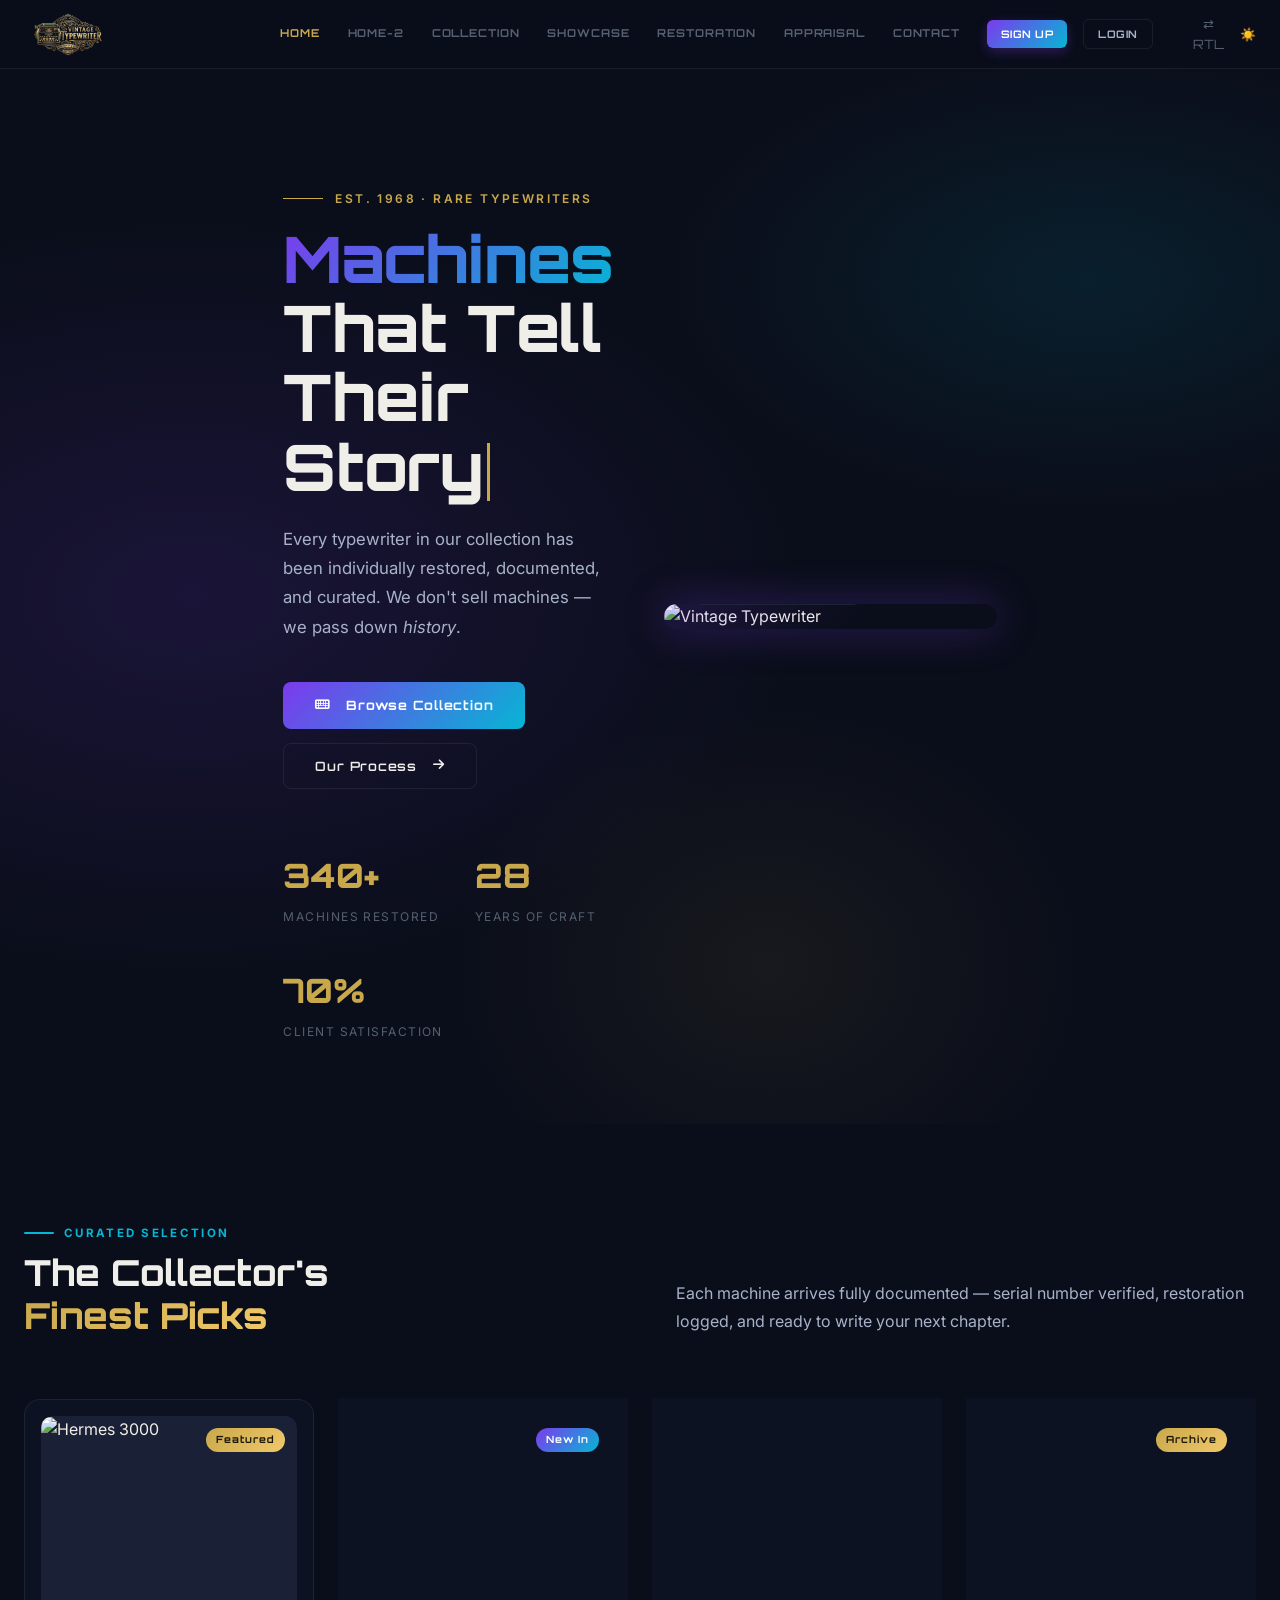
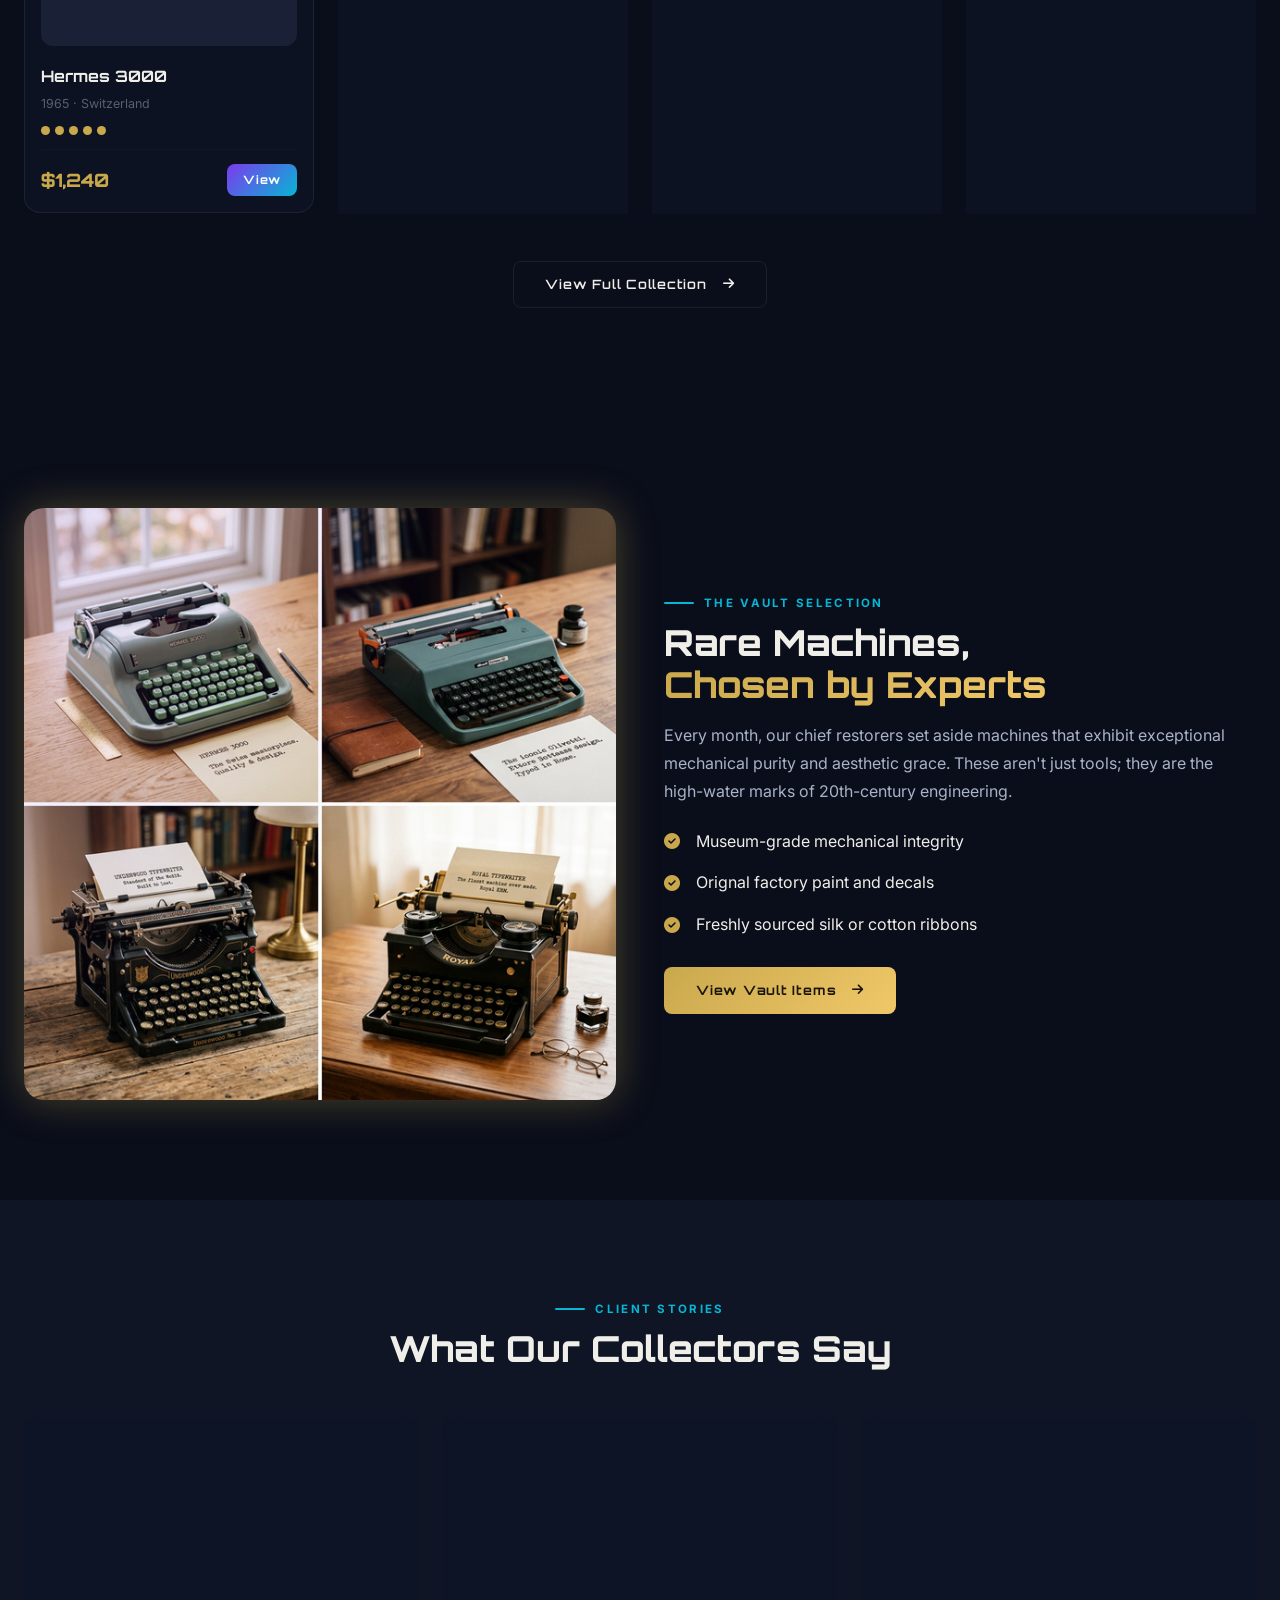
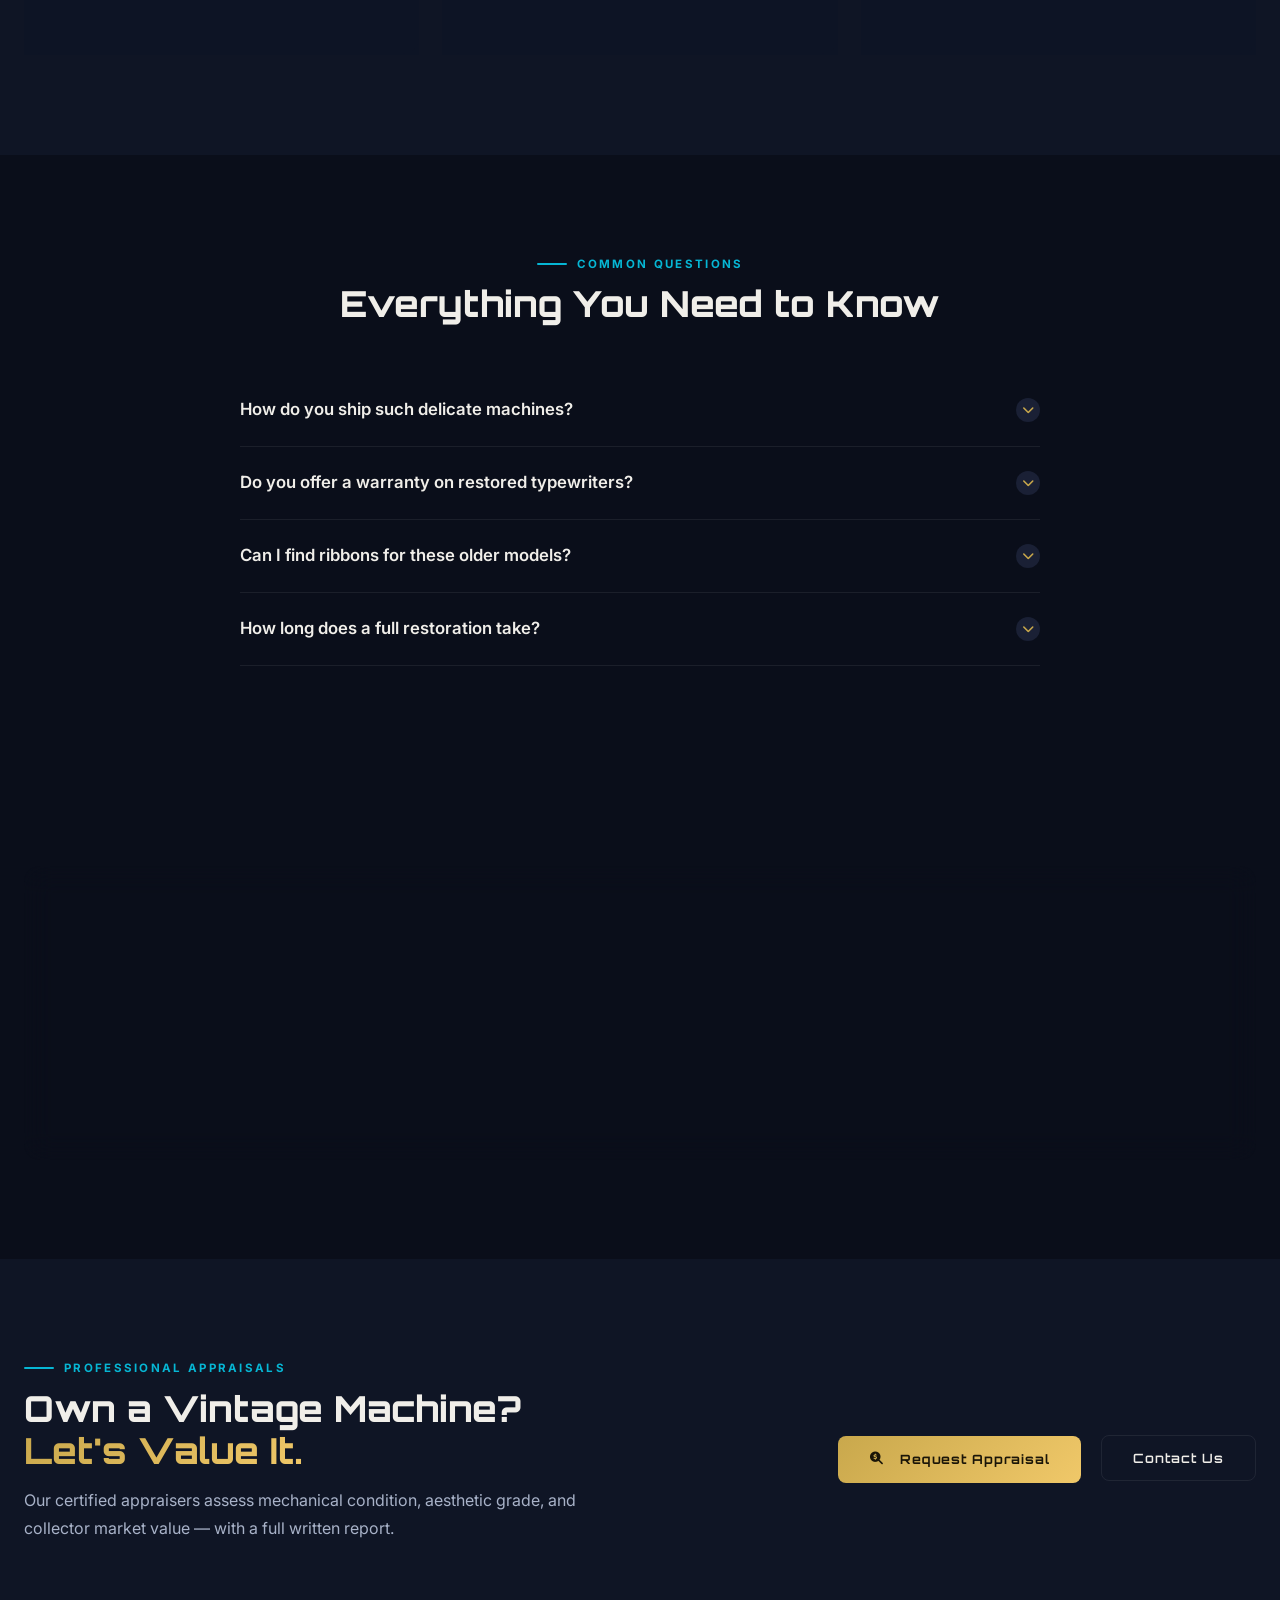
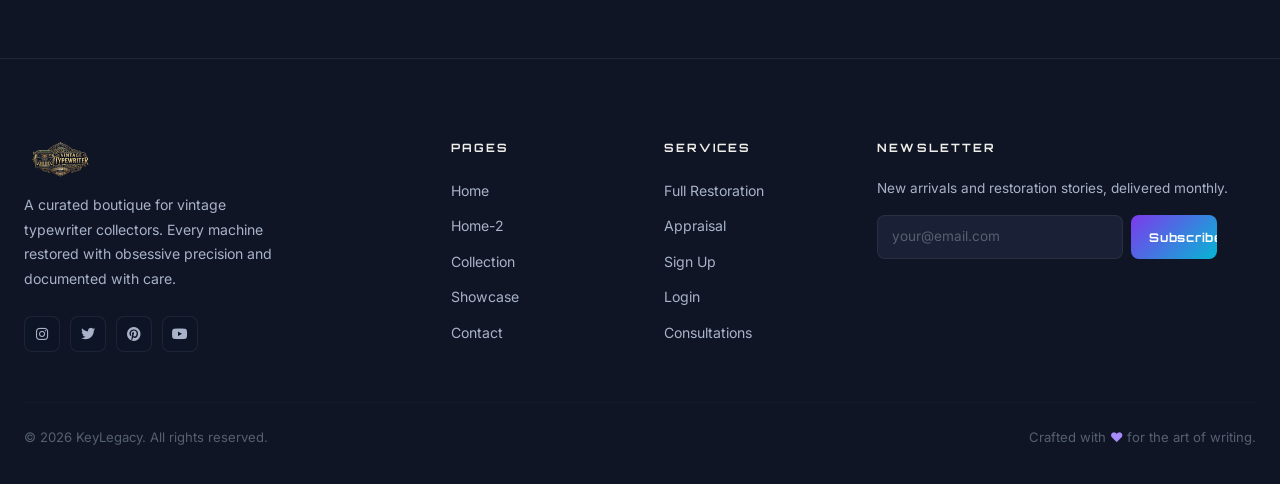
==== commit 17950bf9: "feat: implement core website structure with multiple content pages, styling, and assets." ====
--- a/typewriter-boutique/index.html
+++ b/typewriter-boutique/index.html
@@ -17,7 +17,7 @@
   <script src="https://cdn.tailwindcss.com"></script>
   <style>
     /* Tailwind config inline */
-    .tw-badge { @apply inline-flex items-center gap-1; }
+    .tw-badge { display: inline-flex; align-items: center; gap: 0.25rem; }
   </style>
 </head>
 <body>
@@ -43,8 +43,22 @@
       <a href="restoration-process.html">Restoration</a>
       <a href="appraisal-services.html">Appraisal</a>
       <a href="contact.html">Contact</a>
+      <!-- Mobile Auth Stack -->
+      <div class="mobile-auth-stack d-lg-none">
+        <a href="signup.html" class="auth-btn btn-signup">Sign Up</a>
+        <a href="login.html" class="auth-btn btn-login">Login</a>
+        <div class="d-flex justify-content-center gap-3 mt-2">
+           <button class="nav-icon-btn" onclick="document.getElementById('rtl-toggle').click()"><i class="fas fa-exchange-alt"></i></button>
+           <button class="nav-icon-btn" onclick="document.getElementById('theme-toggle').click()"><i class="fas fa-adjust"></i></button>
+        </div>
+      </div>
     </div>
     
+    <!-- Mobile Toggle -->
+    <button class="mobile-nav-toggle">
+      <i class="fas fa-bars"></i>
+    </button>
+
     <!-- Right: Controls & Buttons -->
     <div class="nav-controls">
       <a href="signup.html" class="auth-btn btn-signup">Sign Up</a>
@@ -209,41 +223,134 @@
 </section>
 
 <!-- ═══════════════════════════════════════════════════════════
-     WHY KEYLGACY — 3-col features
+     STAFF FAVORITES
+══════════════════════════════════════════════════════════════ -->
+<section class="section-pad">
+  <div class="container-custom">
+    <div class="row align-items-center g-5">
+      <div class="col-lg-6" data-reveal>
+        <div class="hero-img-wrap" style="box-shadow: var(--glow-gold);">
+          <img src="assets/img/home_featured.png" alt="Featured Grid" loading="lazy"/>
+        </div>
+      </div>
+      <div class="col-lg-6" data-reveal data-delay="150">
+        <span class="section-eyebrow">The Vault Selection</span>
+        <h2 class="section-title">Rare Machines, <br/><span class="text-gold">Chosen by Experts</span></h2>
+        <p class="section-sub mb-4">Every month, our chief restorers set aside machines that exhibit exceptional mechanical purity and aesthetic grace. These aren't just tools; they are the high-water marks of 20th-century engineering.</p>
+        <ul style="list-style:none;padding:0;margin-bottom:30px;">
+          <li class="mb-3 d-flex align-items-center gap-3">
+            <i class="fas fa-check-circle" style="color:var(--gold);"></i>
+            <span>Museum-grade mechanical integrity</span>
+          </li>
+          <li class="mb-3 d-flex align-items-center gap-3">
+            <i class="fas fa-check-circle" style="color:var(--gold);"></i>
+            <span>Orignal factory paint and decals</span>
+          </li>
+          <li class="mb-3 d-flex align-items-center gap-3">
+            <i class="fas fa-check-circle" style="color:var(--gold);"></i>
+            <span>Freshly sourced silk or cotton ribbons</span>
+          </li>
+        </ul>
+        <a href="gallery.html" class="btn-gold">View Vault Items <i class="fas fa-arrow-right ms-2"></i></a>
+      </div>
+    </div>
+  </div>
+</section>
+
+<!-- ═══════════════════════════════════════════════════════════
+     TESTIMONIALS
 ══════════════════════════════════════════════════════════════ -->
 <section class="section-pad" style="background:var(--bg-secondary);">
   <div class="container-custom">
     <div class="text-center mb-5" data-reveal>
-      <span class="section-eyebrow justify-content-center">Why Choose Us</span>
-      <h2 class="section-title">Craftsmanship You<br/><span class="text-grad">Can Trust</span></h2>
-    </div>
-
+      <span class="section-eyebrow justify-content-center">Client Stories</span>
+      <h2 class="section-title">What Our Collectors Say</h2>
+    </div>
     <div class="row g-4">
       <div class="col-md-4" data-reveal data-delay="0">
-        <div class="card-glass p-4 h-100">
-          <div style="width:52px;height:52px;border-radius:12px;background:var(--grad-primary);display:flex;align-items:center;justify-content:center;margin-bottom:20px;">
-            <i class="fas fa-tools" style="color:#fff;font-size:1.2rem;"></i>
-          </div>
-          <h3 style="font-size:1rem;margin-bottom:10px;">Full Mechanical Overhaul</h3>
-          <p style="color:var(--text-secondary);font-size:.88rem;line-height:1.75;">Every carriage, typebar, and ribbon mechanism is dismantled, cleaned, and precisely re-calibrated before a machine leaves our workshop.</p>
+        <div class="card-glass testi-card">
+          <p class="testi-quote"><i class="fas fa-quote-left"></i>The Hermes 3000 I received from KeyLegacy feels brand new. The typing action is buttery smooth, and the documentation was fascinating.</p>
+          <div class="testi-user">
+            <div class="testi-avatar" style="background:url('https://i.pravatar.cc/100?u=1') center/cover;"></div>
+            <div class="testi-info">
+              <h4>Julian Thorne</h4>
+              <span>Journalist, UK</span>
+            </div>
+          </div>
         </div>
       </div>
       <div class="col-md-4" data-reveal data-delay="150">
-        <div class="card-glass p-4 h-100">
-          <div style="width:52px;height:52px;border-radius:12px;background:var(--grad-gold);display:flex;align-items:center;justify-content:center;margin-bottom:20px;">
-            <i class="fas fa-certificate" style="color:#1A1508;font-size:1.2rem;"></i>
-          </div>
-          <h3 style="font-size:1rem;margin-bottom:10px;">Certificate of Authenticity</h3>
-          <p style="color:var(--text-secondary);font-size:.88rem;line-height:1.75;">Each machine ships with a hand-signed provenance document, serial number record, and full restoration log — a passport for its history.</p>
+        <div class="card-glass testi-card">
+          <p class="testi-quote"><i class="fas fa-quote-left"></i>As a writer, I needed a machine that wouldn't fail. The restoration work here is unlike anything I've seen in thirty years of collecting.</p>
+          <div class="testi-user">
+            <div class="testi-avatar" style="background:url('https://i.pravatar.cc/100?u=2') center/cover;"></div>
+            <div class="testi-info">
+              <h4>Elena Rossi</h4>
+              <span>Novelist, Italy</span>
+            </div>
+          </div>
         </div>
       </div>
       <div class="col-md-4" data-reveal data-delay="300">
-        <div class="card-glass p-4 h-100">
-          <div style="width:52px;height:52px;border-radius:12px;background:linear-gradient(135deg,#06B6D4,#22c55e);display:flex;align-items:center;justify-content:center;margin-bottom:20px;">
-            <i class="fas fa-shipping-fast" style="color:#fff;font-size:1.2rem;"></i>
-          </div>
-          <h3 style="font-size:1rem;margin-bottom:10px;">Museum-Grade Shipping</h3>
-          <p style="color:var(--text-secondary);font-size:.88rem;line-height:1.75;">Custom hardwood crates, foam-fitted and humidity-controlled, ensure your machine arrives in exactly the condition it left our studio.</p>
+        <div class="card-glass testi-card">
+          <p class="testi-quote"><i class="fas fa-quote-left"></i>Their appraisal service saved me from buying a 'lemon' elsewhere. True experts who love the craft as much as their customers do.</p>
+          <div class="testi-user">
+            <div class="testi-avatar" style="background:url('https://i.pravatar.cc/100?u=3') center/cover;"></div>
+            <div class="testi-info">
+              <h4>Marcus Kellner</h4>
+              <span>Collector, Germany</span>
+            </div>
+          </div>
+        </div>
+      </div>
+    </div>
+  </div>
+</section>
+
+<!-- ═══════════════════════════════════════════════════════════
+     FAQ SECTION
+══════════════════════════════════════════════════════════════ -->
+<section class="section-pad">
+  <div class="container-custom">
+    <div class="text-center mb-5" data-reveal>
+      <span class="section-eyebrow justify-content-center">Common Questions</span>
+      <h2 class="section-title">Everything You Need to Know</h2>
+    </div>
+    <div class="faq-grid">
+      <div class="faq-item" data-reveal>
+        <div class="faq-question">
+          <h3>How do you ship such delicate machines?</h3>
+          <div class="faq-toggle-icon"><i class="fas fa-chevron-down"></i></div>
+        </div>
+        <div class="faq-answer">
+          We use custom-engineered triple-wall corrugated crates with high-density foam inserts molded to each machine's specific profile. For rare items, we utilize humidity-controlled hardwood crates. Every shipment is fully insured.
+        </div>
+      </div>
+      <div class="faq-item" data-reveal data-delay="100">
+        <div class="faq-question">
+          <h3>Do you offer a warranty on restored typewriters?</h3>
+          <div class="faq-toggle-icon"><i class="fas fa-chevron-down"></i></div>
+        </div>
+        <div class="faq-answer">
+          Yes, all our 'Gold Heritage' restored machines come with a 2-year mechanical warranty. If a key sticks or a carriage skips under normal use, we'll fix it at no cost to you.
+        </div>
+      </div>
+      <div class="faq-item" data-reveal data-delay="200">
+        <div class="faq-question">
+          <h3>Can I find ribbons for these older models?</h3>
+          <div class="faq-toggle-icon"><i class="fas fa-chevron-down"></i></div>
+        </div>
+        <div class="faq-answer">
+          Absolutely. We stock high-quality nylon and silk ribbons for almost every model we sell. Each machine comes with a newly installed ribbon, and you can order replacements directly from our boutique.
+        </div>
+      </div>
+      <div class="faq-item" data-reveal data-delay="300">
+        <div class="faq-question">
+          <h3>How long does a full restoration take?</h3>
+          <div class="faq-toggle-icon"><i class="fas fa-chevron-down"></i></div>
+        </div>
+        <div class="faq-answer">
+          A standard restoration takes 4-6 weeks. This includes full teardown, ultrasonic cleaning of all parts, individual polishing, and a 48-hour mechanical stress test.
         </div>
       </div>
     </div>
--- a/typewriter-boutique/assets/css/style.css
+++ b/typewriter-boutique/assets/css/style.css
@@ -49,17 +49,28 @@
   --bg-tertiary:    #E0D5BC;
   --bg-card:        #FAF5EA;
   --glass-bg:       rgba(250, 245, 234, 0.88);
-  --glass-border:   rgba(0, 0, 0, 0.09);
-  --glass-border-h: rgba(109, 40, 217, 0.4);
+  --glass-border:   rgba(0, 0, 0, 0.12);
+  --glass-border-h: rgba(109, 40, 217, 0.45);
   --text-primary:   #1A1508;
-  --text-secondary: #4A3F28;
-  --text-muted:     #8A7960;
-  --purple:         #6D28D9;
-  --purple-light:   #7C3AED;
+  --text-secondary: #3D3522; 
+  --text-muted:     #524632;
+  --purple:         #5B21B6;
+  --purple-light:   #6D28D9;
   --cyan:           #0891B2;
-  --gold:           #A16207;
-  --gold-light:     #CA8A04;
-  --navbar-bg:      rgba(245, 239, 224, 0.96);
+  --gold:           #854D01;
+  --gold-light:     #B45309;
+  --navbar-bg:      rgba(245, 239, 224, 0.98);
+}
+
+/* Force light text in dark banners when in light mode */
+[data-theme="light"] .gallery-hero,
+[data-theme="light"] .page-banner,
+[data-theme="light"] .page-hero,
+[data-theme="light"] .mag-hero,
+[data-theme="light"] .hero-section:has(.hero-bg) {
+  --text-primary:   #F0EEE9;
+  --text-secondary: #1A1508;
+  --text-muted:     #A1A1AA;
 }
 
 /* ── Reset & Base ──────────────────────────────────────────── */
@@ -195,9 +206,154 @@
 }
 
 .header-top .container-custom {
-  display: grid;
-  grid-template-columns: 200px 1fr 240px;
+  display: flex;
+  justify-content: space-between;
   align-items: center;
+}
+
+@media(min-width: 992px) {
+  .header-top .container-custom {
+    display: grid;
+    grid-template-columns: 200px 1fr 240px;
+  }
+}
+
+.mobile-nav-toggle {
+  display: none;
+  background: transparent;
+  border: none;
+  color: var(--text-primary);
+  font-size: 1.2rem;
+  cursor: pointer;
+}
+
+@media(max-width: 991px) {
+  .header-top .container-custom {
+    display: flex !important;
+    justify-content: space-between !important;
+    align-items: center !important;
+    flex-wrap: nowrap !important;
+    width: 100% !important;
+    position: relative !important;
+  }
+  .header-top .logo-mini {
+    display: flex !important;
+    order: -1 !important; /* Force to far left */
+    z-index: 1001 !important;
+  }
+  .mobile-nav-toggle {
+    display: block !important;
+    order: 1 !important; /* Force to far right */
+    position: relative !important;
+    z-index: 2101 !important;
+    font-size: 1.8rem !important;
+    background: transparent !important;
+    border: none !important;
+    color: var(--text-primary) !important;
+    padding: 10px !important;
+    margin-left: auto !important; /* Extra push to right */
+    position: fixed !important;
+    top: 15px !important;
+    right: 20px !important;
+  }
+  .header-top .nav-controls {
+    display: none !important; /* Hide crowded buttons from main bar */
+  }
+  .header-top .nav-links {
+    position: fixed !important;
+    top: 0 !important;
+    left: 0 !important;
+    width: 100vw !important;
+    height: 100vh !important;
+    height: 100dvh !important;
+    background: var(--bg-primary) !important;
+    flex-direction: column;
+    justify-content: flex-start !important;
+    padding: 140px 30px 60px !important; 
+    gap: 15px;
+    backdrop-filter: blur(20px);
+    -webkit-backdrop-filter: blur(20px);
+    text-align: center;
+    z-index: 2000;
+    opacity: 0;
+    visibility: hidden;
+    transform: translateY(-20px);
+    transition: all 0.4s cubic-bezier(0.16, 1, 0.3, 1);
+    display: flex;
+    overflow-y: auto !important;
+    right: auto !important;
+    bottom: auto !important;
+  }
+  .header-top .nav-links.show {
+    opacity: 1;
+    visibility: visible;
+    transform: translateY(0);
+  }
+  .header-top .nav-links a {
+    font-size: 1.2rem;
+    color: var(--text-primary);
+    font-weight: 700;
+    text-transform: uppercase;
+    letter-spacing: 0.1em;
+    padding: 12px 10px;
+    transition: transform 0.3s ease;
+    border-bottom: 1px solid var(--glass-border);
+    width: 100%;
+    display: block;
+  }
+  .header-top .nav-links a:active {
+    transform: scale(0.96);
+    color: var(--purple-light);
+  }
+  /* Mobile menu specific buttons */
+  .mobile-auth-stack {
+    display: flex;
+    flex-direction: column;
+    gap: 16px;
+    margin-top: 40px;
+    width: 100%;
+    padding-top: 25px;
+  }
+  .mobile-auth-stack .auth-btn {
+    width: 100%;
+    padding: 14px;
+    font-size: 0.85rem;
+    font-weight: 700;
+    text-transform: uppercase;
+    letter-spacing: 0.05em;
+    border-radius: 8px;
+    text-decoration: none;
+    display: inline-flex;
+    justify-content: center;
+    align-items: center;
+  }
+  .mobile-auth-stack .btn-signup {
+    background: var(--grad-primary);
+    color: #fff !important;
+    box-shadow: 0 4px 15px rgba(124,58,237,0.3);
+  }
+  .mobile-auth-stack .btn-login {
+    border: 1px solid var(--glass-border);
+    color: var(--text-secondary) !important;
+    background: var(--bg-tertiary);
+  }
+  .mobile-auth-stack .nav-icon-btn {
+    width: 44px;
+    height: 44px;
+    border-radius: 50%;
+    background: var(--bg-tertiary);
+    border: 1px solid var(--glass-border);
+    color: var(--text-primary);
+    display: flex;
+    align-items: center;
+    justify-content: center;
+    font-size: 1.1rem;
+    transition: var(--transition);
+  }
+  .mobile-auth-stack .nav-icon-btn:hover {
+    border-color: var(--purple);
+    color: var(--purple-light);
+  }
 }
 
 /* Left: Minimal Logo */
@@ -228,6 +384,9 @@
   display: flex;
   justify-content: center;
   gap: 28px;
+}
+@media(max-width: 1200px) {
+  .header-top .nav-links { gap: 16px; }
 }
 .header-top .nav-links a {
   font-size: 0.68rem;
@@ -554,6 +713,25 @@
 }
 .soc-btn:hover { background: var(--grad-primary); border-color: transparent; color: #fff; transform: translateY(-2px); }
 
+/* Floating Badge Fix */
+.floating-badge {
+  position: fixed;
+  bottom: 32px;
+  right: 32px;
+  z-index: 1000;
+  transition: var(--transition);
+}
+
+@media(max-width: 768px) {
+  .floating-badge {
+    bottom: auto;
+    top: 80px;
+    right: 16px;
+    transform: scale(0.9);
+    z-index: 99;
+  }
+}
+
 /* Newsletter */
 .nl-row { display: flex; gap: 8px; max-width: 340px; }
 .nl-input {
@@ -602,6 +780,68 @@
 /* ── AOS Override ───────────────────────────────────────────── */
 [data-aos] { pointer-events: none; }
 [data-aos].aos-animate { pointer-events: auto; }
+
+/* ── FAQ Section ────────────────────────────────────────────── */
+.faq-grid { max-width: 800px; margin: 0 auto; }
+.faq-item {
+  border-bottom: 1px solid var(--glass-border);
+  padding: 24px 0;
+}
+.faq-question {
+  display: flex;
+  justify-content: space-between;
+  align-items: center;
+  cursor: pointer;
+  transition: var(--transition);
+}
+.faq-question h3 {
+  font-family: 'Inter', sans-serif;
+  font-size: 1.05rem;
+  font-weight: 600;
+  margin: 0;
+  color: var(--text-primary);
+}
+.faq-toggle-icon {
+  width: 24px;
+  height: 24px;
+  display: flex;
+  align-items: center;
+  justify-content: center;
+  border-radius: 50%;
+  background: var(--bg-tertiary);
+  color: var(--gold);
+  font-size: 0.75rem;
+  transition: var(--transition);
+}
+.faq-item.active .faq-toggle-icon {
+  transform: rotate(180deg);
+  background: var(--grad-primary);
+  color: #fff;
+}
+.faq-answer {
+  max-height: 0;
+  overflow: hidden;
+  transition: max-height 0.4s cubic-bezier(0.4, 0, 0.2, 1), padding 0.4s ease;
+  color: var(--text-secondary);
+  font-size: 0.93rem;
+  line-height: 1.7;
+}
+.faq-item.active .faq-answer {
+  max-height: 300px;
+  padding-top: 16px;
+}
+
+/* ── Testimonials ───────────────────────────────────────────── */
+.testi-card {
+  padding: 32px;
+  position: relative;
+}
+.testi-quote { font-style: italic; color: var(--text-primary); margin-bottom: 24px; position: relative; z-index: 1; }
+.testi-quote i { position: absolute; top: -10px; left: -10px; font-size: 2rem; color: rgba(124,58,237,.1); z-index: -1; }
+.testi-user { display: flex; align-items: center; gap: 12px; }
+.testi-avatar { width: 44px; height: 44px; border-radius: 50%; background: var(--grad-primary); }
+.testi-info h4 { font-size: .9rem; font-weight: 700; margin: 0; }
+.testi-info span { font-size: .75rem; color: var(--text-muted); }
 
 /* ── Responsive ─────────────────────────────────────────────── */
 @media(max-width:768px) {
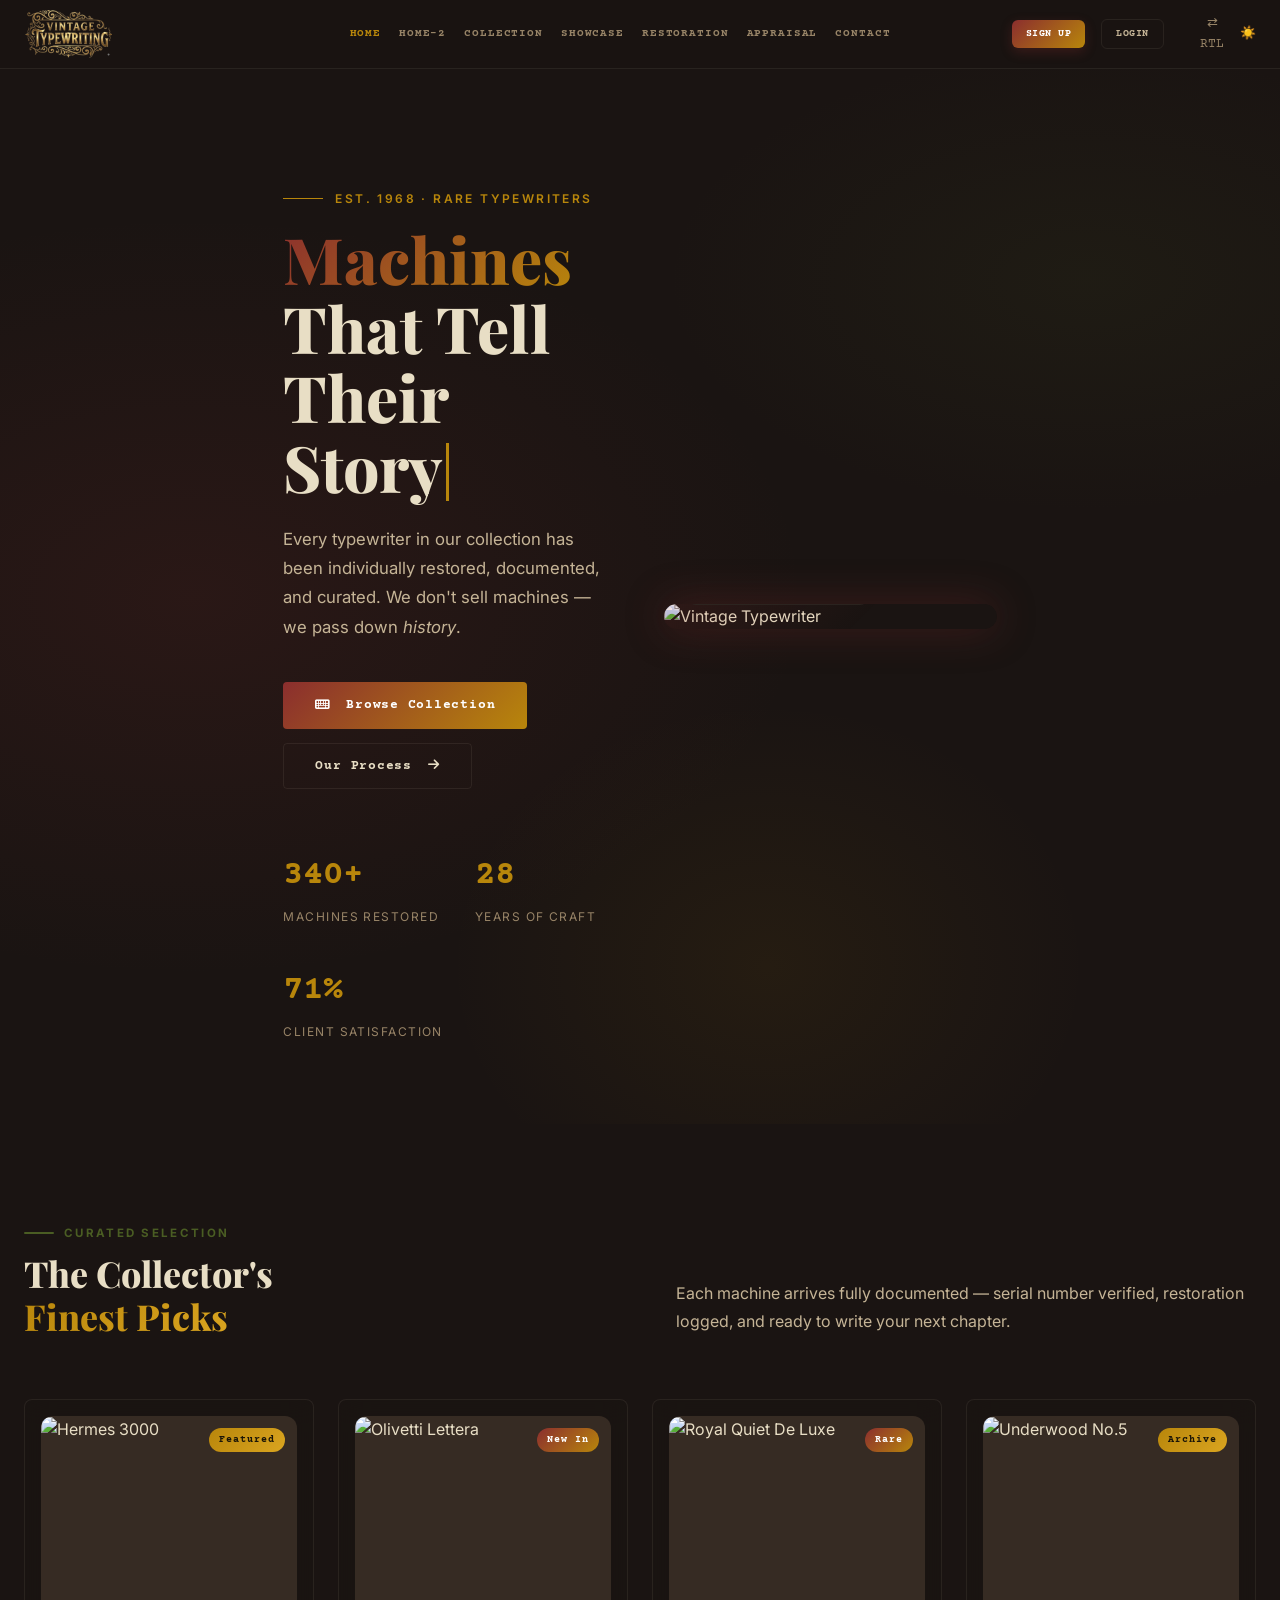
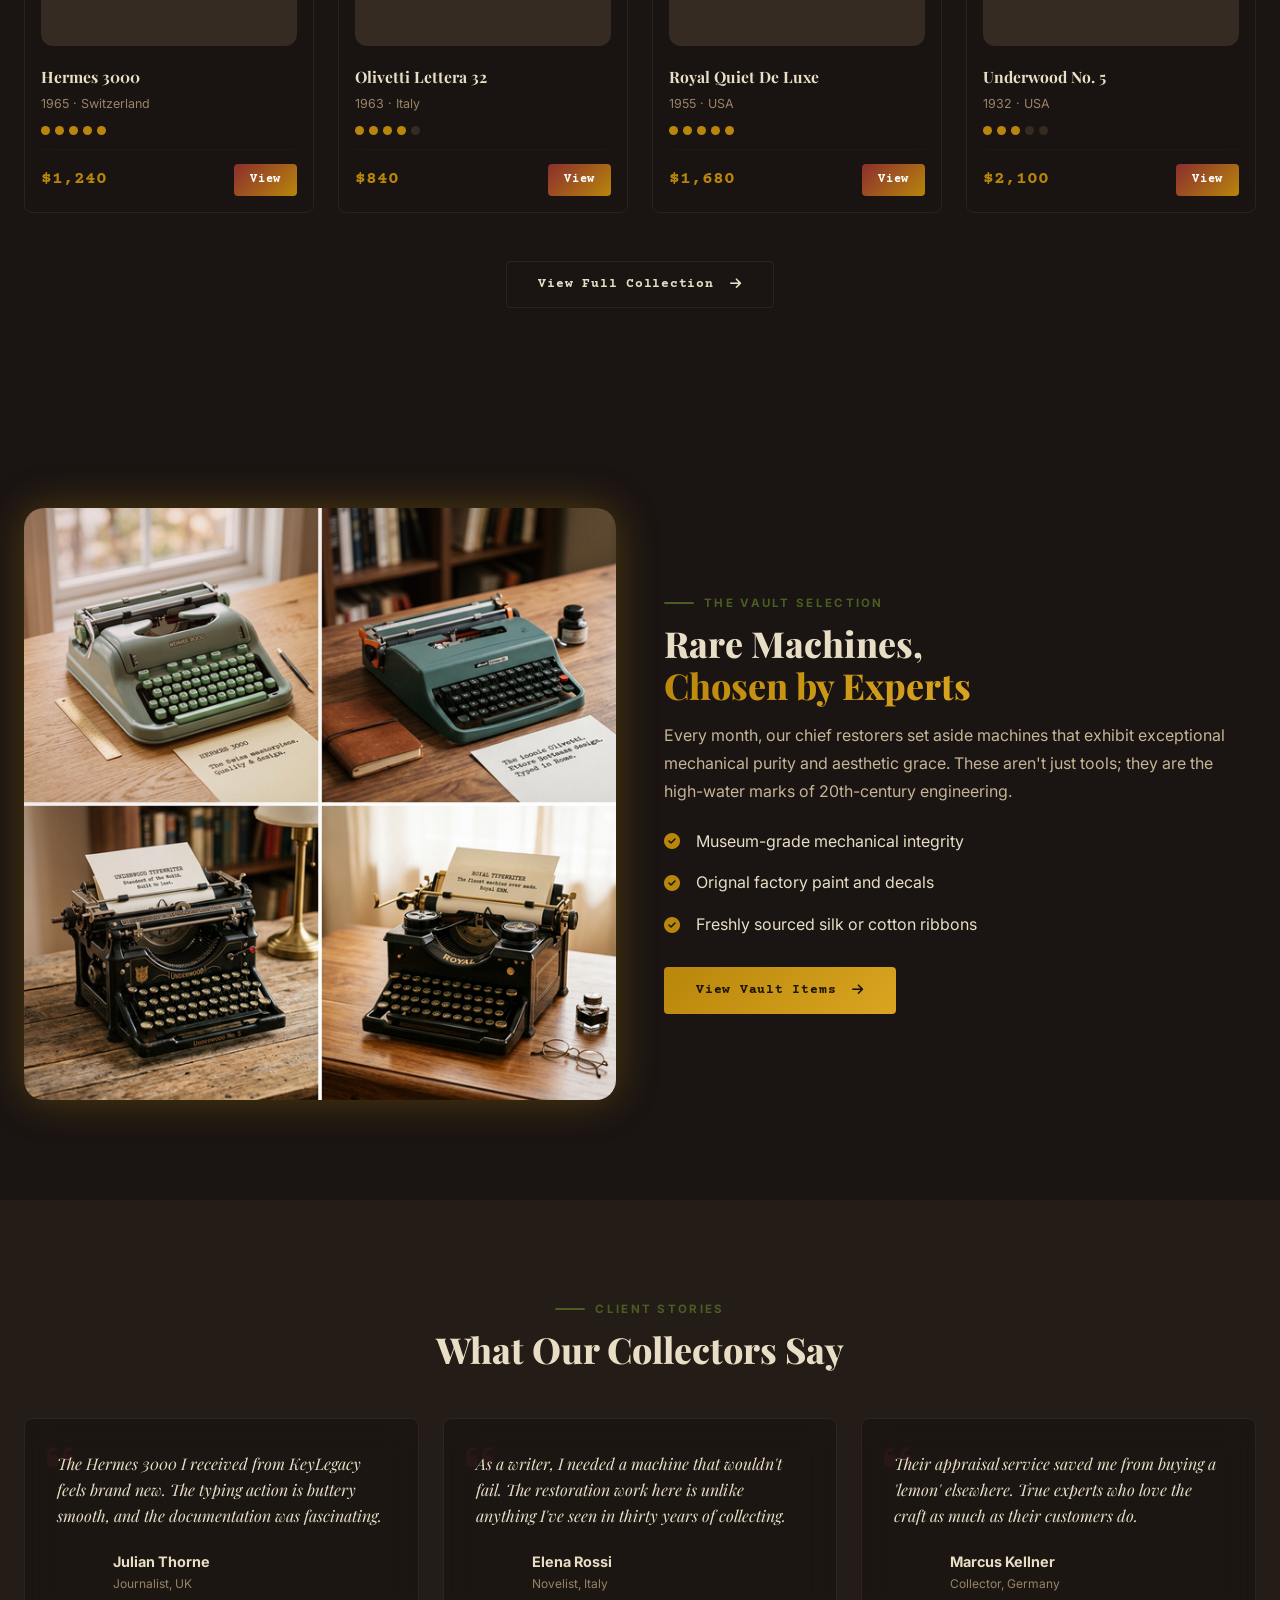
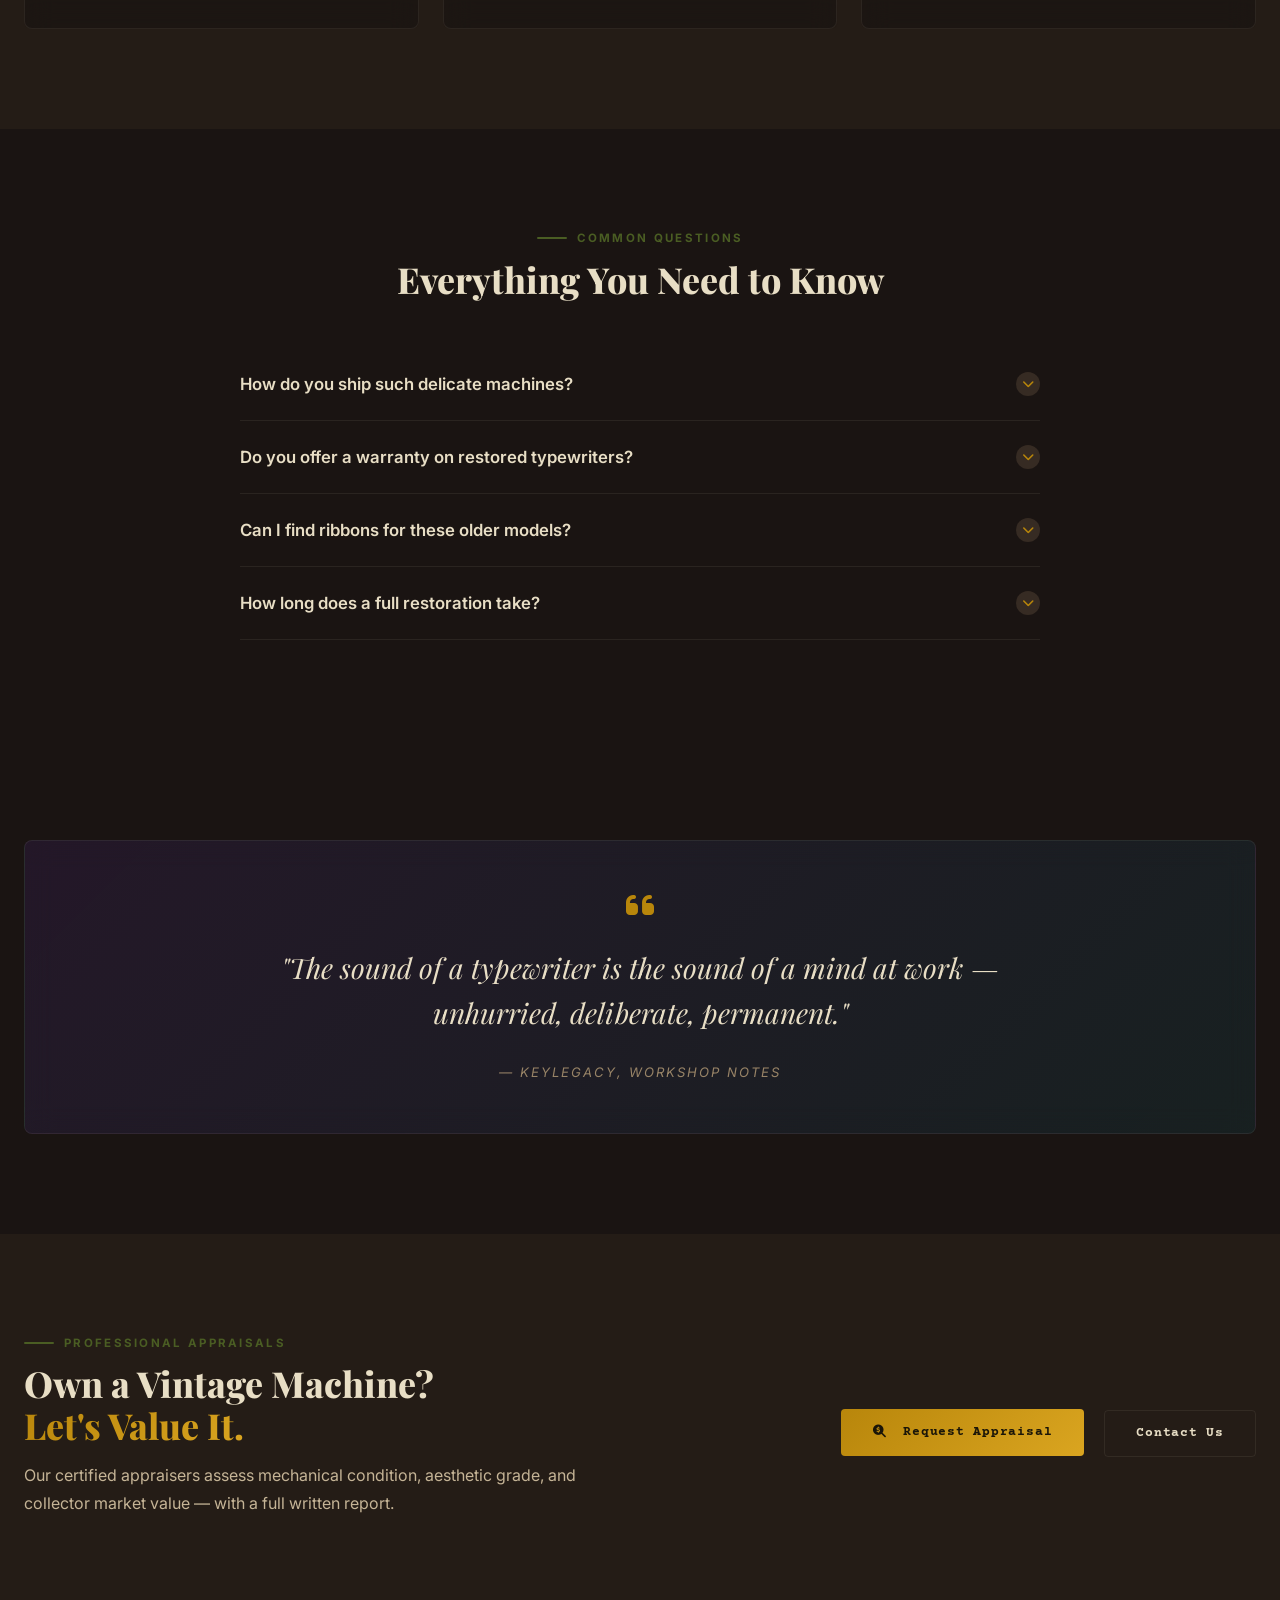
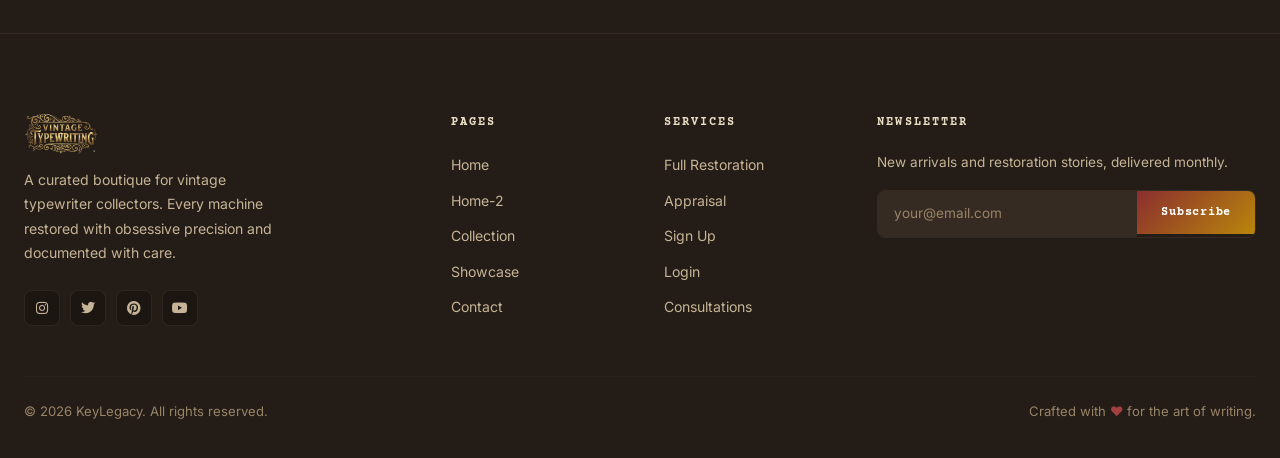
==== commit 1883a95c: "feat: add typewriter-themed homepage, gallery, and supporting assets to boutique site" ====
--- a/typewriter-boutique/index.html
+++ b/typewriter-boutique/index.html
@@ -434,8 +434,9 @@
         <p style="color:var(--text-secondary);font-size:.85rem;margin-bottom:16px;">New arrivals and restoration stories, delivered monthly.</p>
         <div class="nl-row">
           <input class="nl-input" type="email" placeholder="your@email.com"/>
-          <button class="btn-grad" style="padding:10px 18px;white-space:nowrap;font-size:.75rem;">Subscribe</button>
-        </div>
+          <button class="btn-grad">Subscribe</button>
+        </div>
+        <div class="nl-success"><i class="fas fa-check-circle"></i> Thanks for joining!</div>
       </div>
     </div>
     <hr class="footer-hr"/>
--- a/typewriter-boutique/assets/css/style.css
+++ b/typewriter-boutique/assets/css/style.css
@@ -3,74 +3,116 @@
    Design System · v1.0
    ============================================================ */
 
-@import url('https://fonts.googleapis.com/css2?family=Orbitron:wght@400;600;700;800;900&family=Inter:wght@300;400;500;600&family=Playfair+Display:ital,wght@0,600;0,700;1,400;1,600&display=swap');
+@import url('https://fonts.googleapis.com/css2?family=Courier+Prime:ital,wght@0,400;0,700;1,400;1,700&family=Inter:wght@300;400;500;600&family=Playfair+Display:ital,wght@0,400;0,600;0,700;1,400;1,600&display=swap');
 
 /* ── CSS Variables ─────────────────────────────────────────── */
 :root {
-  --bg-primary:     #0A0E1A;
-  --bg-secondary:   #0F1525;
-  --bg-tertiary:    #1A2035;
-  --bg-card:        #141c30;
-
-  --glass-bg:       rgba(14, 20, 38, 0.75);
-  --glass-border:   rgba(255, 255, 255, 0.07);
-  --glass-border-h: rgba(124, 58, 237, 0.45);
-
-  --text-primary:   #F0EEE9;
-  --text-secondary: #A8B2C8;
-  --text-muted:     #556070;
-
-  --purple:         #7C3AED;
-  --purple-light:   #A78BFA;
-  --cyan:           #06B6D4;
-  --cyan-light:     #67E8F9;
-  --gold:           #C9A84C;
-  --gold-light:     #F0C869;
-  --gold-dim:       #8B6914;
-
-  --grad-primary:   linear-gradient(135deg, #7C3AED 0%, #06B6D4 100%);
-  --grad-gold:      linear-gradient(135deg, #C9A84C 0%, #F0C869 100%);
-  --grad-hero:      linear-gradient(135deg, #4F1D96 0%, #0C4A6E 100%);
-
-  --glow-purple:    0 0 40px rgba(124, 58, 237, 0.35);
-  --glow-gold:      0 0 40px rgba(201, 168, 76, 0.35);
-  --glow-cyan:      0 0 40px rgba(6, 182, 212, 0.25);
-
-  --navbar-bg:      rgba(10, 14, 26, 0.96);
-  --radius-card:    16px;
-  --radius-sm:      8px;
+  --bg-primary:     #1A1412;
+  --bg-secondary:   #241C16;
+  --bg-tertiary:    #362B23;
+  --bg-card:        #2B221A;
+
+  --glass-bg:       rgba(26, 20, 18, 0.75);
+  --glass-border:   rgba(255, 235, 205, 0.07);
+  --glass-border-h: rgba(184, 134, 11, 0.45);
+
+  --text-primary:   #E8DEC5;
+  --text-secondary: #C5B496;
+  --text-muted:     #988467;
+
+  --purple:         #8B2E2E;
+  --purple-light:   #A54040;
+  --cyan:           #4A5D23;
+  --cyan-light:     #6B8E23;
+  --gold:           #B8860B;
+  --gold-light:     #DAA520;
+  --gold-dim:       #8B6508;
+
+  --grad-primary:   linear-gradient(135deg, var(--purple) 0%, var(--gold) 100%);
+  --grad-gold:      linear-gradient(135deg, var(--gold) 0%, var(--gold-light) 100%);
+  --grad-hero:      linear-gradient(135deg, #3E2723 0%, #1A1412 100%);
+
+  --glow-purple:    0 0 40px rgba(139, 46, 46, 0.35);
+  --glow-gold:      0 0 40px rgba(184, 134, 11, 0.35);
+  --glow-cyan:      0 0 40px rgba(74, 93, 35, 0.25);
+
+  --navbar-bg:      rgba(26, 20, 18, 0.96);
+  --radius-card:    8px;
+  --radius-sm:      4px;
   --transition:     all 0.3s cubic-bezier(0.4, 0, 0.2, 1);
   --transition-slow: all 0.6s cubic-bezier(0.4, 0, 0.2, 1);
 }
 
 [data-theme="light"] {
-  --bg-primary:     #F5EFE0;
-  --bg-secondary:   #EDE4CF;
-  --bg-tertiary:    #E0D5BC;
-  --bg-card:        #FAF5EA;
-  --glass-bg:       rgba(250, 245, 234, 0.88);
-  --glass-border:   rgba(0, 0, 0, 0.12);
-  --glass-border-h: rgba(109, 40, 217, 0.45);
-  --text-primary:   #1A1508;
-  --text-secondary: #3D3522; 
-  --text-muted:     #524632;
-  --purple:         #5B21B6;
-  --purple-light:   #6D28D9;
-  --cyan:           #0891B2;
-  --gold:           #854D01;
-  --gold-light:     #B45309;
-  --navbar-bg:      rgba(245, 239, 224, 0.98);
-}
-
-/* Force light text in dark banners when in light mode */
+  --bg-primary:     #F4ECD8;
+  --bg-secondary:   #EBE1C7;
+  --bg-tertiary:    #E2D4B5;
+  --bg-card:        #FAF6EB;
+  --glass-bg:       rgba(250, 246, 235, 0.9);
+  --glass-border:   rgba(26, 20, 18, 0.25); /* Darker border */
+  --glass-border-h: rgba(139, 46, 46, 0.6);
+  --text-primary:   #000000; /* Solid black */
+  --text-secondary: #111111; /* Almost black */
+  --text-muted:     #333333; /* Dark gray for muted elements */
+  --purple:         #8B2E2E;
+  --purple-light:   #702222;
+  --cyan:           #2D3D0F; /* Dark green/cyan */
+  --cyan-light:     #1E290A;
+  --gold:           #7A5907; /* Darker gold */
+  --gold-light:     #5E4405;
+  --navbar-bg:      rgba(244, 236, 216, 0.98);
+}
+
+/* Force light text ONLY in banners that have DARK background images/overlays */
 [data-theme="light"] .gallery-hero,
 [data-theme="light"] .page-banner,
 [data-theme="light"] .page-hero,
-[data-theme="light"] .mag-hero,
+[data-theme="light"] .mag-hero {
+  --text-primary:   #FAF6EB; /* Pure white for maximum visibility */
+  --text-secondary: #EBE1C7; /* Light gray for secondary text */
+  --text-muted:     #E2D4B5; /* Brighter muted color */
+  --purple:         #FF5252;
+  --purple-light:   #FF6B6B;
+  --gold:           #FFD700;
+  --gold-light:     #FDB931;
+  --cyan-light:     #22D3EE;
+  --glass-bg:       rgba(26, 20, 18, 0.75);
+  --glass-border:   rgba(255, 235, 205, 0.07);
+}
+
+/* Explicitly force white text for ALL elements in these light-mode dark sections */
+[data-theme="light"] .gallery-hero h1,
+[data-theme="light"] .gallery-hero p,
+[data-theme="light"] .gallery-hero span,
+[data-theme="light"] .page-banner h1,
+[data-theme="light"] .page-banner h3,
+[data-theme="light"] .page-banner p,
+[data-theme="light"] .page-banner span,
+[data-theme="light"] .page-banner div:not(.contact-icon),
+[data-theme="light"] .page-hero h1,
+[data-theme="light"] .page-hero p,
+[data-theme="light"] .page-hero span,
+[data-theme="light"] .page-hero a:not(.btn-grad):not(.btn-outline),
+[data-theme="light"] .mag-hero .mag-headline,
+[data-theme="light"] .mag-hero .author-chip span,
+[data-theme="light"] .mag-hero p {
+  color: var(--text-primary) !important;
+}
+
+[data-theme="light"] .appraisal-badge {
+  color: var(--gold-light) !important;
+  background: rgba(201,168,76,0.15) !important;
+}
+
+/* The standard hero-section in index.html has a light background in light mode, so it needs DARK text */
 [data-theme="light"] .hero-section:has(.hero-bg) {
-  --text-primary:   #F0EEE9;
-  --text-secondary: #1A1508;
-  --text-muted:     #A1A1AA;
+  --text-primary:   #000000;
+  --text-secondary: #111111;
+  --text-muted:     #333333;
+}
+
+[data-theme="light"] .btn-outline {
+  border-color: rgba(0,0,0,0.25);
 }
 
 /* ── Reset & Base ──────────────────────────────────────────── */
@@ -86,7 +128,7 @@
   line-height: 1.6;
 }
 
-::selection { background: rgba(124, 58, 237, 0.35); color: var(--text-primary); }
+::selection { background: rgba(139, 46, 46, 0.35); color: var(--text-primary); }
 
 /* ── Scroll Progress Bar ────────────────────────────────────── */
 #scroll-progress {
@@ -109,9 +151,9 @@
 }
 #page-loader.hidden { opacity: 0; pointer-events: none; }
 .loader-text {
-  font-family: 'Orbitron', sans-serif;
+  font-family: 'Courier Prime', monospace;
   font-size: 1.6rem;
-  font-weight: 800;
+  font-weight: 700;
   background: var(--grad-primary);
   -webkit-background-clip: text; -webkit-text-fill-color: transparent;
   background-clip: text;
@@ -120,8 +162,9 @@
 @keyframes loader-pulse { 0%,100%{opacity:1;transform:scale(1)} 50%{opacity:.3;transform:scale(.97)} }
 
 /* ── Typography ─────────────────────────────────────────────── */
-h1,h2,h3,.orbitron { font-family: 'Orbitron', sans-serif; }
-.playfair          { font-family: 'Playfair Display', serif; }
+h1,h2,h3 { font-family: 'Playfair Display', serif; }
+.orbitron { font-family: 'Courier Prime', monospace; }
+.playfair { font-family: 'Playfair Display', serif; }
 
 .text-grad {
   background: var(--grad-primary);
@@ -155,7 +198,7 @@
   background: var(--grad-primary);
   color: #fff; border: none;
   padding: 13px 32px; border-radius: var(--radius-sm);
-  font-family: 'Orbitron', sans-serif; font-size: .8rem; font-weight: 700;
+  font-family: 'Courier Prime', monospace; font-size: .8rem; font-weight: 700;
   letter-spacing: .06em; cursor: pointer;
   position: relative; overflow: hidden;
   transition: var(--transition);
@@ -173,7 +216,7 @@
 .btn-gold {
   background: var(--grad-gold); color: #1A1508;
   padding: 13px 32px; border-radius: var(--radius-sm);
-  font-family: 'Orbitron', sans-serif; font-size: .8rem; font-weight: 700;
+  font-family: 'Courier Prime', monospace; font-size: .8rem; font-weight: 700;
   letter-spacing: .06em; cursor: pointer; border: none;
   transition: var(--transition);
   display: inline-flex; align-items: center; gap: 8px; text-decoration: none;
@@ -184,7 +227,7 @@
   background: transparent; color: var(--text-primary);
   border: 1px solid var(--glass-border);
   padding: 12px 31px; border-radius: var(--radius-sm);
-  font-family: 'Orbitron', sans-serif; font-size: .8rem; font-weight: 600;
+  font-family: 'Courier Prime', monospace; font-size: .8rem; font-weight: 700;
   letter-spacing: .06em; cursor: pointer;
   transition: var(--transition);
   display: inline-flex; align-items: center; gap: 8px; text-decoration: none;
@@ -201,7 +244,7 @@
   -webkit-backdrop-filter: blur(20px);
   border-bottom: 1px solid var(--glass-border);
   padding: 10px 0;
-  font-family: 'Orbitron', sans-serif;
+  font-family: 'Courier Prime', monospace;
   transition: var(--transition);
 }
 
@@ -211,10 +254,10 @@
   align-items: center;
 }
 
-@media(min-width: 992px) {
+@media(min-width: 1100px) {
   .header-top .container-custom {
     display: grid;
-    grid-template-columns: 200px 1fr 240px;
+    grid-template-columns: 180px 1fr 220px; /* Adjusted for better spacing */
   }
 }
 
@@ -227,7 +270,7 @@
   cursor: pointer;
 }
 
-@media(max-width: 991px) {
+@media(max-width: 1099px) {
   .header-top .container-custom {
     display: flex !important;
     justify-content: space-between !important;
@@ -242,19 +285,27 @@
     z-index: 1001 !important;
   }
   .mobile-nav-toggle {
-    display: block !important;
+    display: flex !important;
+    align-items: center !important;
+    justify-content: center !important;
     order: 1 !important; /* Force to far right */
-    position: relative !important;
+    position: fixed !important;
+    top: 12px !important;
+    right: 15px !important;
     z-index: 2101 !important;
-    font-size: 1.8rem !important;
-    background: transparent !important;
-    border: none !important;
+    font-size: 1.2rem !important;
+    background: var(--bg-tertiary) !important;
+    border: 1px solid var(--glass-border) !important;
+    border-radius: 8px !important;
+    width: 42px !important;
+    height: 42px !important;
     color: var(--text-primary) !important;
-    padding: 10px !important;
-    margin-left: auto !important; /* Extra push to right */
-    position: fixed !important;
-    top: 15px !important;
-    right: 20px !important;
+    padding: 0 !important;
+    box-shadow: 0 4px 15px rgba(0,0,0,0.2) !important;
+    transition: var(--transition) !important;
+  }
+  .mobile-nav-toggle:active {
+    transform: scale(0.95);
   }
   .header-top .nav-controls {
     display: none !important; /* Hide crowded buttons from main bar */
@@ -284,6 +335,18 @@
     right: auto !important;
     bottom: auto !important;
   }
+  
+  @media(max-width: 1099px) {
+    .header-top .nav-links {
+      padding: 120px 20px 40px !important;
+    }
+  }
+  @media(max-width: 360px) {
+    .header-top .nav-links {
+      padding: 100px 15px 30px !important; /* Adjusted padding for 360px */
+      gap: 10px !important;
+    }
+  }
   .header-top .nav-links.show {
     opacity: 1;
     visibility: visible;
@@ -307,17 +370,18 @@
   }
   /* Mobile menu specific buttons */
   .mobile-auth-stack {
-    display: flex;
+    display: flex !important;
     flex-direction: column;
-    gap: 16px;
-    margin-top: 40px;
+    gap: 12px;
+    margin-top: 30px;
     width: 100%;
-    padding-top: 25px;
+    padding: 25px 0;
+    border-top: 1px solid var(--glass-border);
   }
   .mobile-auth-stack .auth-btn {
     width: 100%;
-    padding: 14px;
-    font-size: 0.85rem;
+    padding: 12px;
+    font-size: 0.8rem;
     font-weight: 700;
     text-transform: uppercase;
     letter-spacing: 0.05em;
@@ -330,7 +394,7 @@
   .mobile-auth-stack .btn-signup {
     background: var(--grad-primary);
     color: #fff !important;
-    box-shadow: 0 4px 15px rgba(124,58,237,0.3);
+    box-shadow: 0 4px 15px rgba(139,46,46,0.3);
   }
   .mobile-auth-stack .btn-login {
     border: 1px solid var(--glass-border);
@@ -338,8 +402,8 @@
     background: var(--bg-tertiary);
   }
   .mobile-auth-stack .nav-icon-btn {
-    width: 44px;
-    height: 44px;
+    width: 40px;
+    height: 40px;
     border-radius: 50%;
     background: var(--bg-tertiary);
     border: 1px solid var(--glass-border);
@@ -347,12 +411,14 @@
     display: flex;
     align-items: center;
     justify-content: center;
-    font-size: 1.1rem;
+    font-size: 1rem;
     transition: var(--transition);
   }
-  .mobile-auth-stack .nav-icon-btn:hover {
-    border-color: var(--purple);
-    color: var(--purple-light);
+}
+
+@media(min-width: 1100px) {
+  .mobile-auth-stack {
+    display: none !important;
   }
 }
 
@@ -385,8 +451,17 @@
   justify-content: center;
   gap: 28px;
 }
+@media(max-width: 1300px) {
+  .header-top .nav-links { gap: 18px; }
+  .header-top .nav-controls { gap: 12px; }
+  .header-top .nav-links a { font-size: 0.65rem; }
+}
+
 @media(max-width: 1200px) {
-  .header-top .nav-links { gap: 16px; }
+  .header-top .nav-links { gap: 12px; }
+  .header-top .nav-controls { gap: 8px; }
+  .header-top .auth-btn { padding: 6px 12px; font-size: 0.62rem; }
+  .header-top .logo-mini .logo-img { height: 40px; }
 }
 .header-top .nav-links a {
   font-size: 0.68rem;
@@ -422,7 +497,7 @@
 .header-top .btn-signup {
   background: var(--grad-primary);
   color: #fff !important;
-  box-shadow: 0 4px 12px rgba(124,58,237,0.3);
+  box-shadow: 0 4px 12px rgba(139,46,46,0.3);
 }
 .header-top .btn-login {
   border: 1px solid var(--glass-border);
@@ -437,7 +512,7 @@
   width: 1px;
   height: 14px;
   background: var(--glass-border);
-  margin: 0 4px;
+  margin: 0 2px; /* Pull elements closer */
 }
 
 .header-top .nav-icon-btn {
@@ -451,6 +526,12 @@
 }
 .header-top .nav-icon-btn:hover { color: var(--gold); }
 
+@media(max-width: 1250px) {
+  .header-top .nav-icon-btn span { display: none; }
+  .header-top .nav-icon-btn #rtl-icon, 
+  .header-top .nav-icon-btn #theme-icon { font-size: 0.9rem; }
+}
+
 /* Navigation removed as per branding request */
 
 .nav-link-item {
@@ -461,7 +542,7 @@
 }
 .nav-link-item:hover, .nav-link-item.active {
   color: var(--text-primary) !important;
-  background: rgba(124, 58, 237, .12);
+  background: rgba(139, 46, 46, .12);
 }
 
 .nav-icon-btn {
@@ -508,9 +589,9 @@
 .hero-bg {
   position: absolute; inset: 0;
   background:
-    radial-gradient(ellipse 80% 60% at 15% 50%, rgba(124,58,237,.14) 0%, transparent 60%),
-    radial-gradient(ellipse 60% 40% at 85% 20%, rgba(6,182,212,.1) 0%, transparent 55%),
-    radial-gradient(ellipse 50% 50% at 60% 85%, rgba(201,168,76,.07) 0%, transparent 50%);
+    radial-gradient(ellipse 80% 60% at 15% 50%, rgba(139,46,46,.14) 0%, transparent 60%),
+    radial-gradient(ellipse 60% 40% at 85% 20%, rgba(74,93,35,.1) 0%, transparent 55%),
+    radial-gradient(ellipse 50% 50% at 60% 85%, rgba(184,134,11,.07) 0%, transparent 50%);
 }
 .hero-grid {
   position: absolute; inset: 0; opacity: .025;
@@ -552,13 +633,13 @@
 }
 .hero-img-wrap::before {
   content: ''; position: absolute; inset: 0; z-index: 1;
-  background: linear-gradient(135deg, rgba(124,58,237,.15) 0%, transparent 60%);
+  background: linear-gradient(135deg, rgba(139,46,46,.15) 0%, transparent 60%);
 }
 .hero-img-wrap img { width: 100%; display: block; }
 
 .hero-stats { display: flex; gap: 36px; margin-top: 60px; flex-wrap: wrap; }
 .stat-num {
-  font-family: 'Orbitron', sans-serif; font-size: 2.1rem; font-weight: 800;
+  font-family: 'Courier Prime', monospace; font-size: 2.1rem; font-weight: 700;
   color: var(--gold); display: block;
 }
 .stat-lbl { font-size: .75rem; color: var(--text-muted); letter-spacing: .12em; text-transform: uppercase; }
@@ -590,19 +671,19 @@
 .prod-badge {
   position: absolute; top: 12px; right: 12px;
   background: var(--grad-primary); color: #fff;
-  font-family: 'Orbitron', sans-serif; font-size: .62rem; font-weight: 700;
+  font-family: 'Courier Prime', monospace; font-size: .62rem; font-weight: 700;
   padding: 4px 10px; border-radius: 20px; letter-spacing: .1em;
 }
 .prod-badge.gold-badge { background: var(--grad-gold); color: #1A1508; }
 
-.prod-name { font-family: 'Orbitron', sans-serif; font-size: .98rem; font-weight: 700; margin-bottom: 5px; }
+.prod-name { font-family: 'Playfair Display', serif; font-size: .98rem; font-weight: 700; margin-bottom: 5px; }
 .prod-year { font-size: .78rem; color: var(--text-muted); margin-bottom: 12px; }
 
 .cond-dots { display: flex; gap: 5px; margin-bottom: 14px; }
 .cond-dot { width: 9px; height: 9px; border-radius: 50%; background: var(--bg-tertiary); }
 .cond-dot.on { background: var(--gold); }
 
-.prod-price { font-family: 'Orbitron', sans-serif; font-size: 1.15rem; font-weight: 800; color: var(--gold); }
+.prod-price { font-family: 'Courier Prime', monospace; font-size: 1.15rem; font-weight: 700; color: var(--gold); }
 .prod-divider { border-color: var(--glass-border); margin: 14px 0; }
 
 /* ── Timeline (Restoration) ─────────────────────────────────── */
@@ -618,10 +699,10 @@
   background: var(--grad-primary); border: 3px solid var(--bg-primary); z-index: 1;
 }
 .tl-step {
-  font-family: 'Orbitron', sans-serif; font-size: .68rem; font-weight: 700;
+  font-family: 'Courier Prime', monospace; font-size: .68rem; font-weight: 700;
   letter-spacing: .15em; color: var(--cyan); margin-bottom: 6px;
 }
-.tl-title { font-family: 'Orbitron', sans-serif; font-size: 1.15rem; font-weight: 700; margin-bottom: 10px; }
+.tl-title { font-family: 'Playfair Display', serif; font-size: 1.15rem; font-weight: 700; margin-bottom: 10px; }
 .tl-desc { color: var(--text-secondary); line-height: 1.75; }
 
 /* ── Rating Bars ────────────────────────────────────────────── */
@@ -630,7 +711,7 @@
 .rating-bar { flex: 1; height: 6px; background: var(--bg-tertiary); border-radius: 3px; overflow: hidden; }
 .rating-fill { height: 100%; border-radius: 3px; background: var(--grad-primary); width: 0; transition: width 1.2s cubic-bezier(.4,0,.2,1); }
 .rating-fill.gold { background: var(--grad-gold); }
-.rating-val { font-family: 'Orbitron', sans-serif; font-size: .78rem; color: var(--gold); width: 36px; text-align: right; }
+.rating-val { font-family: 'Courier Prime', monospace; font-size: .78rem; color: var(--gold); width: 36px; text-align: right; font-weight: 700; }
 
 /* ── Form Fields ────────────────────────────────────────────── */
 .form-lbl {
@@ -643,7 +724,7 @@
   font-family: 'Inter', sans-serif; font-size: .93rem;
   outline: none; transition: var(--transition);
 }
-.form-ctrl:focus { border-color: var(--purple); box-shadow: 0 0 0 3px rgba(124,58,237,.1); }
+.form-ctrl:focus { border-color: var(--purple); box-shadow: 0 0 0 3px rgba(139,46,46,.1); }
 .form-ctrl::placeholder { color: var(--text-muted); }
 textarea.form-ctrl { resize: vertical; min-height: 120px; }
 select.form-ctrl { cursor: pointer; }
@@ -653,7 +734,7 @@
 .step-circle {
   width: 38px; height: 38px; border-radius: 50%;
   display: flex; align-items: center; justify-content: center;
-  font-family: 'Orbitron', sans-serif; font-size: .78rem; font-weight: 700;
+  font-family: 'Courier Prime', monospace; font-size: .78rem; font-weight: 700;
   border: 2px solid var(--glass-border); color: var(--text-muted); transition: var(--transition);
 }
 .step-circle.active { background: var(--grad-primary); border-color: transparent; color: #fff; }
@@ -683,12 +764,12 @@
   padding: 80px 0 36px;
 }
 .footer-brand-name {
-  font-family: 'Orbitron', sans-serif; font-weight: 800; font-size: 1.15rem;
+  font-family: 'Playfair Display', serif; font-weight: 700; font-size: 1.15rem;
   color: var(--text-primary); display: flex; align-items: center; gap: 10px; margin-bottom: 14px;
 }
 .footer-desc { color: var(--text-secondary); font-size: .88rem; line-height: 1.75; max-width: 270px; margin-bottom: 24px; }
 .footer-head {
-  font-family: 'Orbitron', sans-serif; font-size: .72rem; font-weight: 700;
+  font-family: 'Courier Prime', monospace; font-size: .72rem; font-weight: 700;
   letter-spacing: .18em; text-transform: uppercase; color: var(--text-primary); margin-bottom: 20px;
 }
 .footer-ul { list-style:none; padding:0; }
@@ -733,19 +814,36 @@
 }
 
 /* Newsletter */
-.nl-row { display: flex; gap: 8px; max-width: 340px; }
+.nl-row { display: flex; gap: 0; max-width: 380px; border-radius: 8px; overflow: hidden; border: 1px solid var(--glass-border); transition: var(--transition); }
+.nl-row:focus-within { border-color: var(--purple); box-shadow: var(--glow-purple); }
 .nl-input {
-  flex: 1; background: var(--bg-tertiary); border: 1px solid var(--glass-border);
-  color: var(--text-primary); padding: 10px 14px; border-radius: 8px;
+  flex: 1; background: var(--bg-tertiary); border: none;
+  color: var(--text-primary); padding: 12px 16px; 
   font-size: .85rem; outline: none; transition: var(--transition);
-}
-.nl-input:focus { border-color: var(--purple); }
+  width: 100%;
+}
+.nl-row .btn-grad {
+  border-radius: 0;
+  padding: 12px 24px;
+  font-size: 0.75rem;
+  height: 100%;
+}
 .nl-input::placeholder { color: var(--text-muted); }
+
+.nl-success {
+  display: none;
+  font-size: 0.8rem;
+  color: #22c55e;
+  margin-top: 10px;
+  align-items: center;
+  gap: 6px;
+  animation: fadeUp 0.4s ease forwards;
+}
 
 /* ── Misc Utilities ─────────────────────────────────────────── */
 .badge-pill {
   display: inline-flex; align-items: center; gap: 6px;
-  background: rgba(124,58,237,.15); border: 1px solid rgba(124,58,237,.3);
+  background: rgba(139,46,46,.15); border: 1px solid rgba(139,46,46,.3);
   color: var(--purple-light); font-size: .72rem; font-weight: 600;
   letter-spacing: .08em; padding: 4px 12px; border-radius: 20px;
 }
@@ -836,8 +934,8 @@
   padding: 32px;
   position: relative;
 }
-.testi-quote { font-style: italic; color: var(--text-primary); margin-bottom: 24px; position: relative; z-index: 1; }
-.testi-quote i { position: absolute; top: -10px; left: -10px; font-size: 2rem; color: rgba(124,58,237,.1); z-index: -1; }
+.testi-quote { font-style: italic; color: var(--text-primary); margin-bottom: 24px; position: relative; z-index: 1; font-family: 'Playfair Display', serif; }
+.testi-quote i { position: absolute; top: -10px; left: -10px; font-size: 2rem; color: rgba(139,46,46,.1); z-index: -1; }
 .testi-user { display: flex; align-items: center; gap: 12px; }
 .testi-avatar { width: 44px; height: 44px; border-radius: 50%; background: var(--grad-primary); }
 .testi-info h4 { font-size: .9rem; font-weight: 700; margin: 0; }
